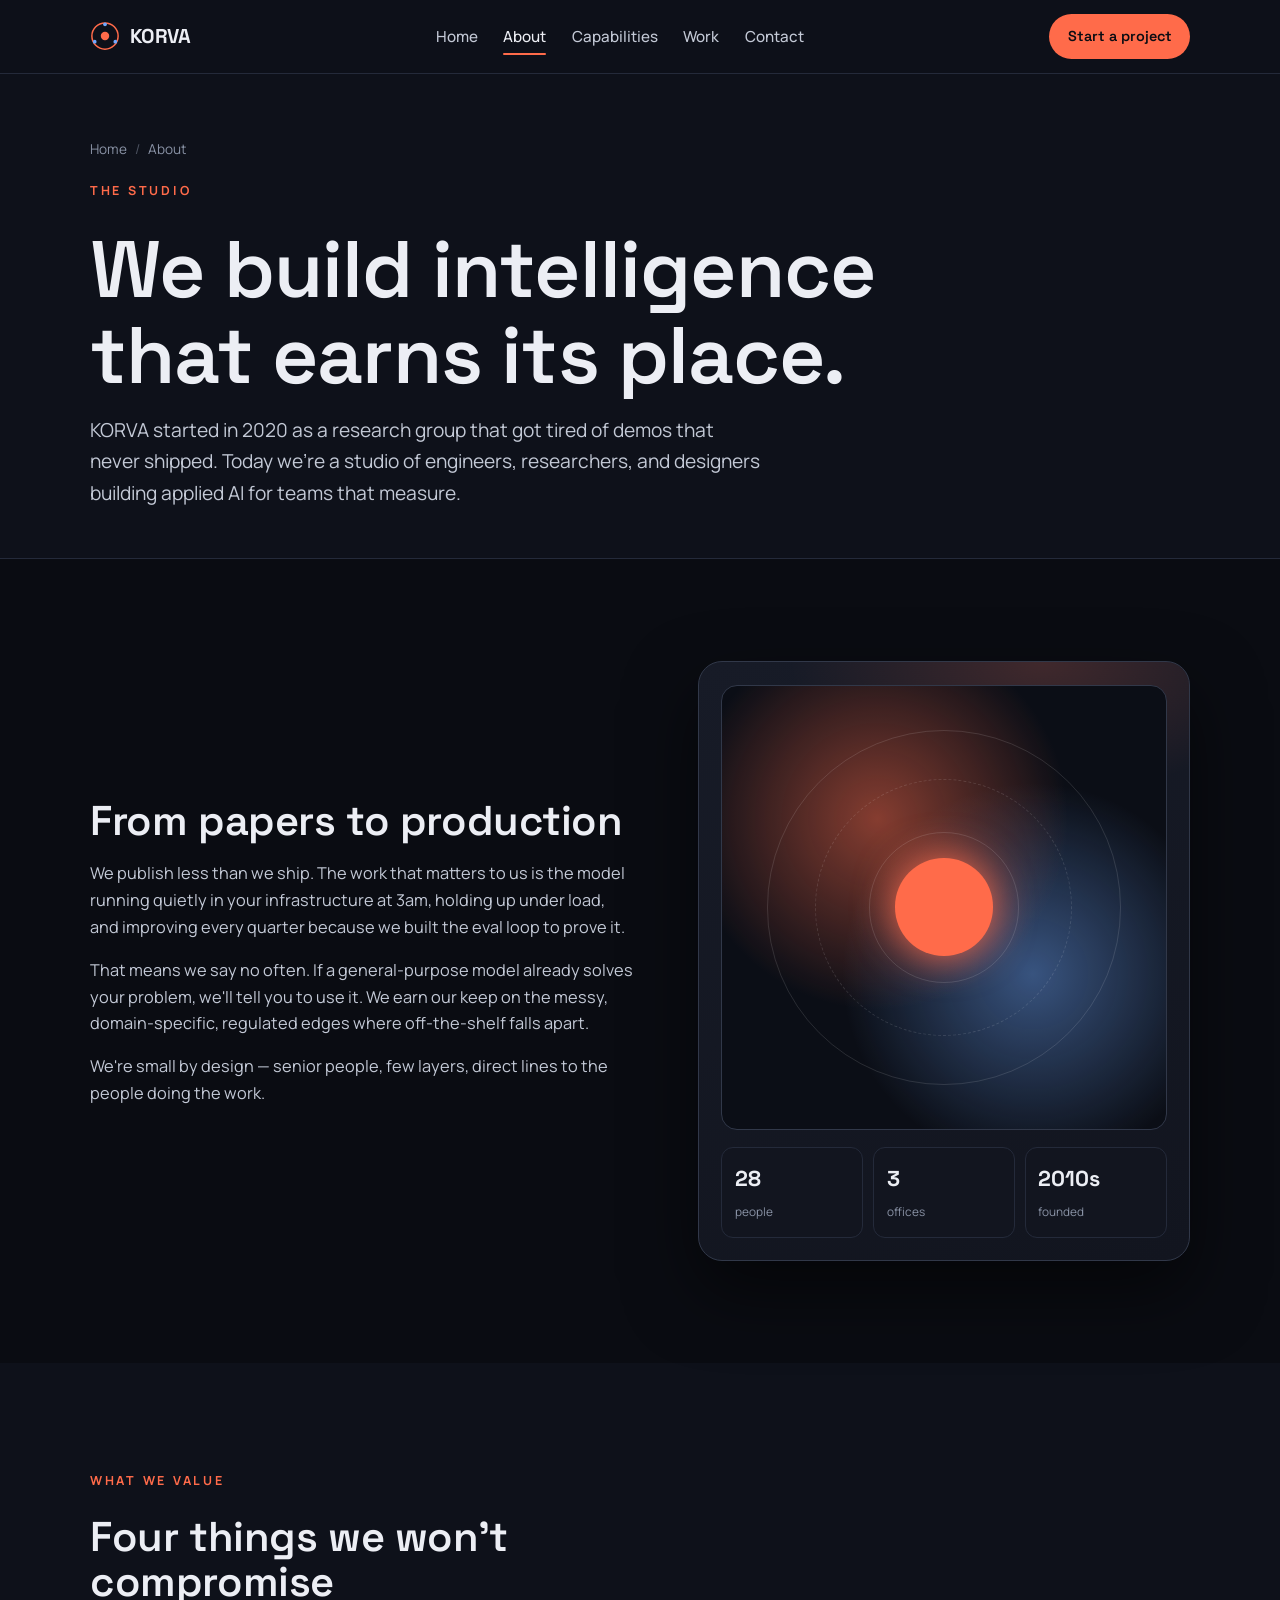
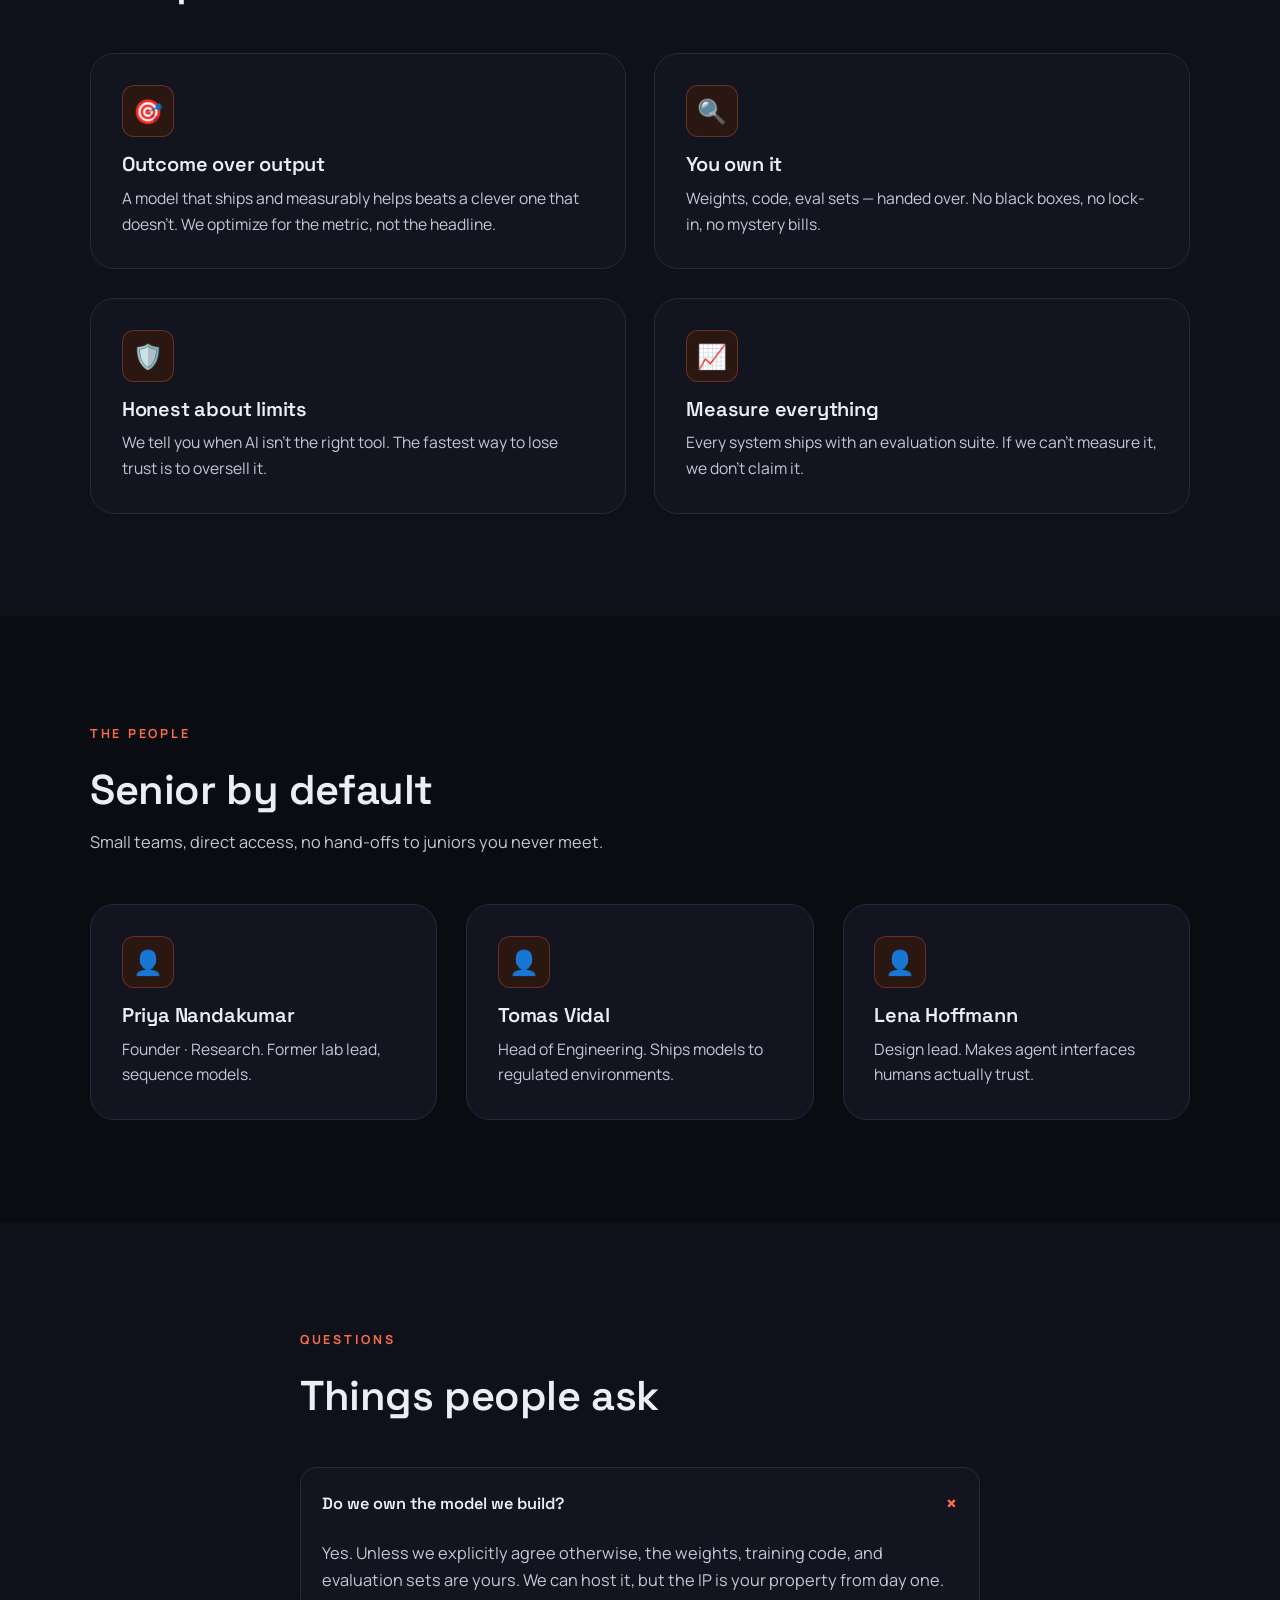
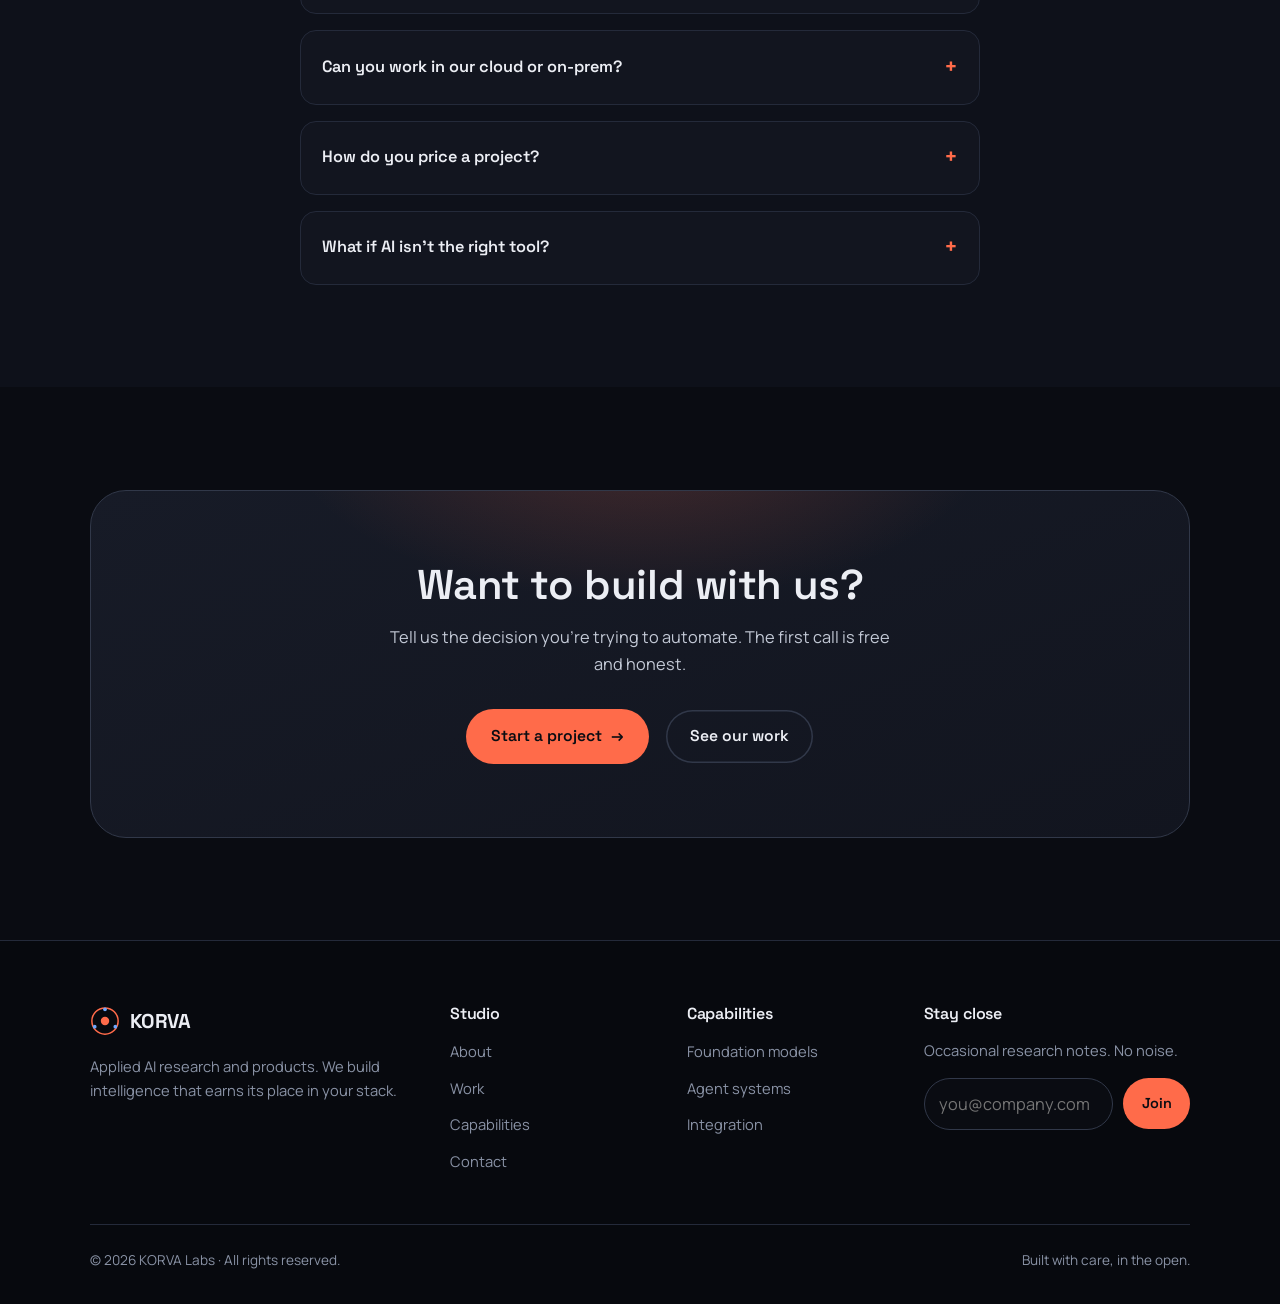
==== about.html @ 46dc5cfe "Initial redesign: Ai Studio Version: v1.0.0 Folder: ai-studio-html-template" ====
<!DOCTYPE html>
<html lang="en">
<head>
  <meta charset="UTF-8" />
  <meta name="viewport" content="width=device-width, initial-scale=1.0" />
  <title>About — KORVA</title>
  <meta name="description" content="KORVA is a research and product studio for applied AI. Six years, one principle: build intelligence that earns its place." />
  <link rel="preconnect" href="https://fonts.googleapis.com" />
  <link rel="preconnect" href="https://fonts.gstatic.com" crossorigin />
  <link href="https://fonts.googleapis.com/css2?family=Space+Grotesk:wght@400;500;600;700&family=Manrope:wght@400;500;600;700&display=swap" rel="stylesheet" />
  <link rel="stylesheet" href="assets/css/base.css" />
</head>
<body>
  <header class="nav">
    <div class="container inner">
      <a href="index.html" class="brand">
        <svg class="mark" viewBox="0 0 32 32" aria-hidden="true"><circle cx="16" cy="16" r="14" fill="none" stroke="#FF6B4A" stroke-width="1.6"/><circle cx="16" cy="16" r="4.5" fill="#FF6B4A"/><circle cx="16" cy="3.5" r="2" fill="#6FA8FF"/><circle cx="27" cy="22" r="2" fill="#6FA8FF"/><circle cx="5" cy="22" r="2" fill="#6FA8FF"/></svg>
        KORVA
      </a>
      <nav class="navlinks" id="menu">
        <a href="index.html" class="navlink">Home</a>
        <a href="about.html" class="navlink active">About</a>
        <a href="service.html" class="navlink">Capabilities</a>
        <a href="project.html" class="navlink">Work</a>
        <a href="contact.html" class="navlink">Contact</a>
      </nav>
      <div class="nav-cta">
        <a href="contact.html" class="btn sm">Start a project</a>
        <button class="burger" aria-label="Menu" aria-expanded="false"><span></span><span></span><span></span></button>
      </div>
    </div>
  </header>

  <section class="page-hero">
    <div class="container">
      <div class="breadcrumb"><a href="index.html">Home</a><span class="sep">/</span><span>About</span></div>
      <span class="kicker reveal">The studio</span>
      <h1 class="display reveal d1">We build intelligence that earns its place.</h1>
      <p class="lead reveal d2">KORVA started in 2020 as a research group that got tired of demos that never shipped. Today we're a studio of engineers, researchers, and designers building applied AI for teams that measure.</p>
    </div>
  </section>

  <section class="section">
    <div class="container split">
      <div class="prose reveal">
        <h2>From papers to production</h2>
        <p>We publish less than we ship. The work that matters to us is the model running quietly in your infrastructure at 3am, holding up under load, and improving every quarter because we built the eval loop to prove it.</p>
        <p>That means we say no often. If a general-purpose model already solves your problem, we'll tell you to use it. We earn our keep on the messy, domain-specific, regulated edges where off-the-shelf falls apart.</p>
        <p>We're small by design — senior people, few layers, direct lines to the people doing the work.</p>
      </div>
      <div class="reveal d1">
        <div class="hero-panel">
          <div class="scan"></div>
          <div class="orb"><div class="ring r1"></div><div class="ring r2"></div><div class="ring r3"></div><div class="core"></div></div>
          <div class="panel-row">
            <div class="stat"><b>28</b><span>people</span></div>
            <div class="stat"><b>3</b><span>offices</span></div>
            <div class="stat"><b>2010s</b><span>founded</span></div>
          </div>
        </div>
      </div>
    </div>
  </section>

  <section class="section alt">
    <div class="container">
      <div class="shead reveal"><span class="kicker">What we value</span><h2>Four things we won't compromise</h2></div>
      <div class="grid cols-2">
        <article class="card reveal"><div class="ic">🎯</div><h3>Outcome over output</h3><p>A model that ships and measurably helps beats a clever one that doesn't. We optimize for the metric, not the headline.</p></article>
        <article class="card reveal d1"><div class="ic">🔍</div><h3>You own it</h3><p>Weights, code, eval sets — handed over. No black boxes, no lock-in, no mystery bills.</p></article>
        <article class="card reveal d2"><div class="ic">🛡️</div><h3>Honest about limits</h3><p>We tell you when AI isn't the right tool. The fastest way to lose trust is to oversell it.</p></article>
        <article class="card reveal d3"><div class="ic">📈</div><h3>Measure everything</h3><p>Every system ships with an evaluation suite. If we can't measure it, we don't claim it.</p></article>
      </div>
    </div>
  </section>

  <section class="section">
    <div class="container">
      <div class="shead reveal"><span class="kicker">The people</span><h2>Senior by default</h2><p>Small teams, direct access, no hand-offs to juniors you never meet.</p></div>
      <div class="grid cols-3">
        <article class="card reveal"><div class="ic">👤</div><h3>Priya Nandakumar</h3><p class="muted">Founder · Research. Former lab lead, sequence models.</p></article>
        <article class="card reveal d1"><div class="ic">👤</div><h3>Tomas Vidal</h3><p class="muted">Head of Engineering. Ships models to regulated environments.</p></article>
        <article class="card reveal d2"><div class="ic">👤</div><h3>Lena Hoffmann</h3><p class="muted">Design lead. Makes agent interfaces humans actually trust.</p></article>
      </div>
    </div>
  </section>

  <section class="section alt">
    <div class="container" style="max-width:760px">
      <div class="shead reveal"><span class="kicker">Questions</span><h2>Things people ask</h2></div>
      <details class="faq reveal" open><summary>Do we own the model we build?</summary><div class="ans">Yes. Unless we explicitly agree otherwise, the weights, training code, and evaluation sets are yours. We can host it, but the IP is your property from day one.</div></details>
      <details class="faq reveal"><summary>Can you work in our cloud or on-prem?</summary><div class="ans">Most of our production work runs in the client's environment. We support AWS, GCP, Azure, and air-gapped on-prem deployments.</div></details>
      <details class="faq reveal"><summary>How do you price a project?</summary><div class="ans">Fixed-scope for well-defined builds, monthly retainer for ongoing research. We'll give you a straight estimate after a short scoping call.</div></details>
      <details class="faq reveal"><summary>What if AI isn't the right tool?</summary><div class="ans">We'll tell you. Roughly a third of inbound conversations end with us recommending a simpler, cheaper solution — and we're fine with that.</div></details>
    </div>
  </section>

  <section class="section">
    <div class="container"><div class="cta reveal">
      <h2>Want to build with us?</h2>
      <p>Tell us the decision you're trying to automate. The first call is free and honest.</p>
      <div class="actions"><a href="contact.html" class="btn">Start a project <span class="arrow">→</span></a><a href="project.html" class="btn ghost">See our work</a></div>
    </div></div>
  </section>

  <footer class="footer">
    <div class="container">
      <div class="top">
        <div><a href="index.html" class="brand"><svg class="mark" viewBox="0 0 32 32" aria-hidden="true"><circle cx="16" cy="16" r="14" fill="none" stroke="#FF6B4A" stroke-width="1.6"/><circle cx="16" cy="16" r="4.5" fill="#FF6B4A"/><circle cx="16" cy="3.5" r="2" fill="#6FA8FF"/><circle cx="27" cy="22" r="2" fill="#6FA8FF"/><circle cx="5" cy="22" r="2" fill="#6FA8FF"/></svg>KORVA</a><p>Applied AI research and products. We build intelligence that earns its place in your stack.</p></div>
        <div><h4>Studio</h4><ul><li><a href="about.html">About</a></li><li><a href="project.html">Work</a></li><li><a href="service.html">Capabilities</a></li><li><a href="contact.html">Contact</a></li></ul></div>
        <div><h4>Capabilities</h4><ul><li><a href="service.html">Foundation models</a></li><li><a href="service.html">Agent systems</a></li><li><a href="service.html">Integration</a></li></ul></div>
        <div><h4>Stay close</h4><p>Occasional research notes. No noise.</p><form class="news" onsubmit="return false"><input type="email" placeholder="you@company.com" aria-label="Email" required /><button class="btn sm" type="submit">Join</button></form></div>
      </div>
      <div class="bottom"><span>© <span data-year>2026</span> KORVA Labs · All rights reserved.</span><span>Built with care, in the open.</span></div>
    </div>
  </footer>
  <script src="assets/js/main.js"></script>
</body>
</html>
---- assets/css/base.css ----
/* =============================================================
   KORVA — Artificial Intelligence Studio
   Design System / Base Stylesheet
   Dark "research lab" aesthetic · coral signal accent
   Pure CSS · no frameworks · tokens drive everything
   ============================================================= */

/* ---------- Design Tokens ---------- */
:root {
  /* Brand palette — dark lab */
  --bg:           #0A0C12;   /* near-black, faint blue */
  --bg-alt:       #0E111A;   /* panel wash */
  --surface:      #12151F;   /* cards */
  --surface-2:    #171B27;   /* raised cards */
  --ink:          #ECEEF4;   /* near-white text */
  --ink-soft:     #C3C9D6;
  --muted:        #8A93A6;
  --line:         #242A3A;
  --line-strong:  #313849;

  --primary:      #FF6B4A;   /* coral signal */
  --primary-600:  #FF5331;
  --primary-700:  #E23E20;
  --primary-tint: #2A1711;   /* dark coral tint */
  --secondary:    #6FA8FF;   /* cool accent, used sparingly */

  /* Neutral ramp (cool slate) */
  --n-50:  #F4F6FA;
  --n-100: #E6EAF2;
  --n-200: #CFD6E4;
  --n-300: #A7B1C6;
  --n-400: #8A93A6;
  --n-500: #6B7589;
  --n-600: #525C70;
  --n-700: #3A4154;
  --n-800: #262C3C;
  --n-900: #161A26;

  /* Typography */
  --font-display: "Space Grotesk", "Segoe UI", system-ui, sans-serif;
  --font-body:    "Manrope", system-ui, -apple-system, sans-serif;

  /* Type scale */
  --fs-display: clamp(2.7rem, 6.4vw, 5rem);
  --fs-h1:      clamp(2.1rem, 4.6vw, 3.3rem);
  --fs-h2:      clamp(1.8rem, 3.3vw, 2.6rem);
  --fs-h3:      clamp(1.3rem, 2.2vw, 1.7rem);
  --fs-h4:      1.15rem;
  --fs-lead:    clamp(1.05rem, 1.5vw, 1.28rem);
  --fs-body:    1.02rem;
  --fs-small:   0.9rem;
  --fs-cap:     0.78rem;

  /* Radius */
  --r-xs: 8px;
  --r-sm: 12px;
  --r:    16px;
  --r-lg: 24px;
  --r-xl: 36px;
  --r-pill: 999px;

  /* Spacing */
  --sp-1: 0.5rem;
  --sp-2: 0.75rem;
  --sp-3: 1rem;
  --sp-4: 1.5rem;
  --sp-5: 2.5rem;
  --sp-6: 4rem;
  --sp-7: 6rem;

  /* Shadow */
  --shadow-sm: 0 2px 8px rgba(0,0,0,.35);
  --shadow:    0 14px 40px rgba(0,0,0,.45);
  --shadow-lg: 0 30px 70px rgba(0,0,0,.55);
  --glow:      0 0 0 1px rgba(255,107,74,.25), 0 18px 50px rgba(255,107,74,.18);

  /* Motion */
  --ease: cubic-bezier(.22,.61,.36,1);
  --ease-out: cubic-bezier(.16,1,.3,1);
  --dur: 0.6s;

  --container: 1180px;
  --nav-h: 74px;
}

/* ---------- Reset ---------- */
*, *::before, *::after { box-sizing: border-box; }
* { margin: 0; }
html { scroll-behavior: smooth; -webkit-text-size-adjust: 100%; }
body {
  font-family: var(--font-body);
  font-size: var(--fs-body);
  line-height: 1.65;
  color: var(--ink);
  background: var(--bg);
  -webkit-font-smoothing: antialiased;
  text-rendering: optimizeLegibility;
  overflow-x: hidden;
}
img, svg, video { display: block; max-width: 100%; }
a { color: inherit; text-decoration: none; }
button { font: inherit; cursor: pointer; }
ul { list-style: none; padding: 0; }
input, textarea, select { font: inherit; color: inherit; }
h1,h2,h3,h4 { font-family: var(--font-display); font-weight: 600; line-height: 1.08; letter-spacing: -0.01em; }
:focus-visible { outline: 2px solid var(--primary); outline-offset: 3px; border-radius: 4px; }

/* ---------- Layout ---------- */
.container { width: 100%; max-width: var(--container); margin-inline: auto; padding-inline: clamp(1.1rem, 4vw, 2.5rem); }
.section { padding-block: clamp(3.5rem, 8vw, 6.5rem); }
.section.alt { background: var(--bg-alt); }
.split { display: grid; grid-template-columns: 1.05fr .95fr; gap: clamp(2rem, 5vw, 4rem); align-items: center; }
.split.rev > :first-child { order: 2; }
.center { text-align: center; }
.grid { display: grid; gap: clamp(1.2rem, 2.6vw, 1.8rem); }
.cols-3 { grid-template-columns: repeat(3, 1fr); }
.cols-2 { grid-template-columns: repeat(2, 1fr); }

/* ---------- Typography helpers ---------- */
.display { font-size: var(--fs-display); }
h1 { font-size: var(--fs-h1); }
h2 { font-size: var(--fs-h2); }
h3 { font-size: var(--fs-h3); }
.lead { font-size: var(--fs-lead); color: var(--ink-soft); }
.muted { color: var(--muted); }
.kicker {
  display: inline-block; font-family: var(--font-body);
  font-size: var(--fs-cap); font-weight: 700; letter-spacing: .22em;
  text-transform: uppercase; color: var(--primary);
  margin-bottom: .9rem;
}
.kicker.muted { color: var(--muted); }
.prose p { color: var(--ink-soft); margin-block: 1rem; }
.eyebrow {
  font-size: var(--fs-cap); letter-spacing: .2em; text-transform: uppercase;
  color: var(--muted); font-weight: 700;
}

/* ---------- Buttons ---------- */
.btn {
  --fg-btn: #0A0C12;
  display: inline-flex; align-items: center; gap: .55rem;
  font-family: var(--font-display); font-weight: 600; font-size: .98rem;
  padding: .85rem 1.5rem; border-radius: var(--r-pill);
  border: 1px solid transparent; background: var(--primary); color: #0A0C12;
  transition: transform .25s var(--ease), box-shadow .25s var(--ease), background .25s;
  will-change: transform;
}
.btn:hover { transform: translateY(-2px); box-shadow: var(--glow); background: var(--primary-600); }
.btn.ghost {
  background: transparent; color: var(--ink);
  box-shadow: inset 0 0 0 1.5px var(--line-strong);
}
.btn.ghost:hover { background: var(--surface-2); box-shadow: inset 0 0 0 1.5px var(--primary); }
.btn.light { background: var(--ink); color: #0A0C12; }
.btn.light:hover { background: #fff; }
.btn.sm { padding: .6rem 1.1rem; font-size: .9rem; }
.btn.block { width: 100%; justify-content: center; }
.btn .arrow { transition: transform .25s var(--ease); }
.btn:hover .arrow { transform: translateX(4px); }

/* ---------- Nav ---------- */
.nav {
  position: fixed; inset: 0 0 auto 0; z-index: 50; height: var(--nav-h);
  display: flex; align-items: center;
  background: rgba(14,17,26,.72); backdrop-filter: blur(14px);
  border-bottom: 1px solid var(--line);
  transition: background .3s var(--ease), border-color .3s, box-shadow .3s;
}
.nav.light {
  background: transparent; border-color: transparent; backdrop-filter: none;
}
.nav.scrolled {
  background: rgba(10,12,18,.92); border-bottom-color: var(--line);
  box-shadow: var(--shadow-sm);
}
.nav .inner { display: flex; align-items: center; justify-content: space-between; gap: 1rem; width: 100%; }
.brand {
  display: inline-flex; align-items: center; gap: .6rem;
  font-family: var(--font-display); font-weight: 700; font-size: 1.25rem;
  letter-spacing: -.02em; color: var(--ink);
}
.brand .mark { width: 30px; height: 30px; }
.navlinks { display: flex; gap: clamp(1rem, 2vw, 1.9rem); align-items: center; }
.navlink {
  font-size: .95rem; font-weight: 500; color: var(--ink-soft);
  position: relative; padding-block: .4rem; transition: color .2s;
}
.navlink:hover { color: var(--ink); }
.navlink.active { color: var(--ink); }
.navlink.active::after {
  content: ""; position: absolute; left: 0; right: 0; bottom: 0;
  height: 2px; background: var(--primary); border-radius: 2px;
}
.nav-cta { display: flex; align-items: center; gap: 1rem; }
.burger {
  display: none; flex-direction: column; gap: 5px; width: 42px; height: 42px;
  align-items: center; justify-content: center; border-radius: 10px;
  background: var(--surface-2); border: 1px solid var(--line);
}
.burger span { width: 20px; height: 2px; background: var(--ink); border-radius: 2px; transition: .3s var(--ease); }
.burger[aria-expanded="true"] span:nth-child(1) { transform: translateY(7px) rotate(45deg); }
.burger[aria-expanded="true"] span:nth-child(2) { opacity: 0; }
.burger[aria-expanded="true"] span:nth-child(3) { transform: translateY(-7px) rotate(-45deg); }

/* ---------- Hero ---------- */
.hero {
  position: relative; padding-top: calc(var(--nav-h) + clamp(3rem, 7vw, 6rem));
  padding-bottom: clamp(3rem, 7vw, 6rem); overflow: hidden;
  background:
    radial-gradient(900px 500px at 78% -8%, rgba(255,107,74,.16), transparent 60%),
    radial-gradient(700px 480px at 8% 10%, rgba(111,168,255,.12), transparent 55%),
    var(--bg);
}
.hero::before {
  content: ""; position: absolute; inset: 0;
  background-image:
    linear-gradient(var(--line) 1px, transparent 1px),
    linear-gradient(90deg, var(--line) 1px, transparent 1px);
  background-size: 56px 56px;
  -webkit-mask-image: radial-gradient(circle at 60% 30%, #000, transparent 75%);
          mask-image: radial-gradient(circle at 60% 30%, #000, transparent 75%);
  opacity: .5; pointer-events: none;
}
.hero .container { position: relative; z-index: 1; }
.hero h1 { margin-top: 1rem; max-width: 16ch; }
.hero .lead { margin-top: 1.4rem; max-width: 52ch; }
.hero .actions { display: flex; flex-wrap: wrap; gap: 1rem; margin-top: 2rem; }
.hero .badges { margin-top: clamp(2rem, 4vw, 3rem); display: flex; flex-wrap: wrap; gap: .6rem; }
.chip {
  display: inline-flex; align-items: center; gap: .5rem;
  font-size: .82rem; font-weight: 600; color: var(--ink-soft);
  padding: .45rem .85rem; border-radius: var(--r-pill);
  background: var(--surface); border: 1px solid var(--line);
}
.chip.dot::before { content: ""; width: 7px; height: 7px; border-radius: 50%; background: var(--primary); box-shadow: 0 0 10px var(--primary); }

/* hero visual panel */
.hero-panel {
  position: relative; border-radius: var(--r-lg); padding: 1.4rem;
  background: linear-gradient(160deg, var(--surface-2), var(--surface));
  border: 1px solid var(--line-strong); box-shadow: var(--shadow-lg);
  overflow: hidden;
}
.hero-panel .scan {
  position: absolute; inset: 0;
  background: radial-gradient(420px 220px at 70% 0%, rgba(255,107,74,.18), transparent 60%);
}
.orb {
  position: relative; width: 100%; aspect-ratio: 1/1; border-radius: var(--r);
  background:
    radial-gradient(circle at 35% 30%, rgba(255,107,74,.5), transparent 45%),
    radial-gradient(circle at 70% 65%, rgba(111,168,255,.45), transparent 45%),
    #0B0E16;
  border: 1px solid var(--line-strong);
  display: grid; place-items: center; overflow: hidden;
}
.orb .ring {
  position: absolute; border-radius: 50%; border: 1px solid rgba(255,255,255,.12);
}
.orb .ring.r1 { width: 80%; height: 80%; animation: spin 18s linear infinite; }
.orb .ring.r2 { width: 58%; height: 58%; border-style: dashed; animation: spin 12s linear infinite reverse; }
.orb .ring.r3 { width: 34%; height: 34%; }
.orb .core { width: 22%; height: 22%; border-radius: 50%; background: var(--primary); box-shadow: 0 0 40px var(--primary); animation: pulse 3.2s var(--ease) infinite; }
@keyframes spin { to { transform: rotate(360deg); } }
@keyframes pulse { 50% { transform: scale(1.12); opacity: .85; } }
.panel-row {
  position: relative; margin-top: 1.1rem; display: flex; gap: .6rem; flex-wrap: wrap;
}
.panel-row .stat {
  flex: 1; min-width: 90px; padding: .8rem; border-radius: var(--r-sm);
  background: var(--surface); border: 1px solid var(--line);
}
.panel-row .stat b { font-family: var(--font-display); font-size: 1.35rem; color: var(--ink); display: block; }
.panel-row .stat span { font-size: .74rem; color: var(--muted); }

/* ---------- Marquee ---------- */
.marquee { border-block: 1px solid var(--line); background: var(--bg-alt); overflow: hidden; padding-block: 1.2rem; }
.marquee .track { display: flex; gap: 3.5rem; width: max-content; animation: slide 32s linear infinite; }
.marquee .item { font-family: var(--font-display); font-weight: 600; font-size: 1.05rem; color: var(--muted); letter-spacing: .04em; white-space: nowrap; }
@keyframes slide { to { transform: translateX(-50%); } }

/* ---------- Cards ---------- */
.card {
  background: var(--surface); border: 1px solid var(--line);
  border-radius: var(--r-lg); padding: clamp(1.5rem, 2.4vw, 2rem);
  transition: transform .35s var(--ease), border-color .35s, box-shadow .35s;
}
.card:hover { transform: translateY(-4px); border-color: var(--line-strong); box-shadow: var(--shadow); }
.card .ic {
  width: 52px; height: 52px; border-radius: var(--r-sm);
  display: grid; place-items: center; font-size: 1.5rem;
  background: var(--primary-tint); border: 1px solid rgba(255,107,74,.3); margin-bottom: 1.1rem;
}
.card h3 { margin-bottom: .6rem; font-size: var(--fs-h4) ; font-size: 1.25rem; }
.card p { color: var(--ink-soft); font-size: .98rem; }
.card .more { margin-top: 1.1rem; display: inline-flex; align-items: center; gap: .4rem; color: var(--primary); font-weight: 600; font-size: .92rem; }
.card .more .arrow { transition: transform .25s var(--ease); }
.card:hover .more .arrow { transform: translateX(4px); }

/* ---------- Section header ---------- */
.shead { max-width: 60ch; margin-bottom: clamp(2rem, 4vw, 3rem); }
.shead.center { margin-inline: auto; }
.shead h2 { margin-top: .6rem; }
.shead p { margin-top: 1rem; color: var(--ink-soft); }

/* ---------- Feature (zig-zag) ---------- */
.feature { display: grid; grid-template-columns: 1fr 1fr; gap: clamp(2rem, 5vw, 4rem); align-items: center; }
.feature + .feature { margin-top: clamp(3rem, 6vw, 5rem); }
.feature .visual {
  border-radius: var(--r-lg); aspect-ratio: 4/3.4; position: relative; overflow: hidden;
  background:
    radial-gradient(420px 300px at 30% 20%, rgba(111,168,255,.18), transparent 60%),
    linear-gradient(160deg, var(--surface-2), var(--surface));
  border: 1px solid var(--line-strong);
}
.feature .visual .grid-fill {
  position: absolute; inset: 0;
  background-image:
    linear-gradient(var(--line) 1px, transparent 1px),
    linear-gradient(90deg, var(--line) 1px, transparent 1px);
  background-size: 40px 40px; opacity: .6;
}
.flist { margin-top: 1.4rem; display: grid; gap: .9rem; }
.flist li { display: flex; gap: .8rem; align-items: flex-start; color: var(--ink-soft); }
.flist .tick {
  flex: none; width: 24px; height: 24px; border-radius: 50%; display: grid; place-items: center;
  background: var(--primary-tint); color: var(--primary); font-size: .8rem; font-weight: 700; margin-top: .15rem;
}
.flabel { font-family: var(--font-display); color: var(--ink); font-weight: 600; }

/* ---------- Steps ---------- */
.steps { counter-reset: step; display: grid; gap: 1.2rem; }
.step { position: relative; padding: 1.6rem 1.6rem 1.6rem 4.6rem; border-radius: var(--r); background: var(--surface); border: 1px solid var(--line); }
.step::before {
  counter-increment: step; content: "0" counter(step);
  position: absolute; left: 1.3rem; top: 1.4rem; font-family: var(--font-display);
  font-weight: 700; font-size: 1.3rem; color: var(--primary);
}
.step h3 { font-size: 1.15rem; margin-bottom: .4rem; }
.step p { color: var(--ink-soft); font-size: .95rem; }

/* ---------- Stats band ---------- */
.stats { display: grid; grid-template-columns: repeat(4, 1fr); gap: 1.5rem; }
.stat-big { text-align: center; padding: 1.5rem; border-radius: var(--r); background: var(--surface); border: 1px solid var(--line); }
.stat-big b { font-family: var(--font-display); font-size: clamp(2rem, 4vw, 3rem); color: var(--ink); display: block; line-height: 1; }
.stat-big span { color: var(--muted); font-size: .9rem; }

/* ---------- Projects ---------- */
.project-card {
  border-radius: var(--r-lg); overflow: hidden; background: var(--surface);
  border: 1px solid var(--line); transition: transform .35s var(--ease), border-color .35s, box-shadow .35s;
}
.project-card:hover { transform: translateY(-4px); border-color: var(--line-strong); box-shadow: var(--shadow); }
.project-card .thumb { aspect-ratio: 16/10; position: relative; overflow: hidden; background: linear-gradient(150deg, var(--surface-2), var(--bg-alt)); }
.project-card .thumb img { width: 100%; height: 100%; object-fit: cover; }
.project-card .thumb .tag { position: absolute; top: 1rem; left: 1rem; font-size: .72rem; font-weight: 700; letter-spacing: .08em; text-transform: uppercase; color: var(--ink); background: rgba(10,12,18,.7); padding: .35rem .7rem; border-radius: var(--r-pill); border: 1px solid var(--line); }
.project-card .body { padding: 1.4rem 1.5rem 1.7rem; }
.project-card h3 { font-size: 1.3rem; margin-bottom: .5rem; }
.project-card p { color: var(--ink-soft); font-size: .95rem; }
.project-card .meta { margin-top: 1.1rem; display: flex; gap: .5rem; flex-wrap: wrap; }
.project-card .meta span { font-size: .75rem; color: var(--muted); padding: .25rem .6rem; border-radius: var(--r-pill); background: var(--surface-2); border: 1px solid var(--line); }

/* ---------- Quote / testimonial ---------- */
.quote { max-width: 70ch; margin-inline: auto; text-align: center; }
.quote blockquote { font-family: var(--font-display); font-weight: 500; font-size: clamp(1.4rem, 3vw, 2.1rem); line-height: 1.3; letter-spacing: -.01em; }
.quote .by { margin-top: 1.5rem; display: inline-flex; align-items: center; gap: .8rem; color: var(--ink-soft); }
.quote .by .av { width: 44px; height: 44px; border-radius: 50%; background: var(--surface-2); border: 1px solid var(--line-strong); display: grid; place-items: center; font-family: var(--font-display); font-weight: 700; color: var(--primary); }
.quote .by b { color: var(--ink); display: block; font-family: var(--font-body); }

/* ---------- CTA ---------- */
.cta {
  border-radius: var(--r-xl); padding: clamp(2.5rem, 6vw, 4.5rem); text-align: center;
  background:
    radial-gradient(600px 300px at 50% -20%, rgba(255,107,74,.22), transparent 60%),
    linear-gradient(160deg, var(--surface-2), var(--surface));
  border: 1px solid var(--line-strong); position: relative; overflow: hidden;
}
.cta h2 { max-width: 18ch; margin-inline: auto; }
.cta p { color: var(--ink-soft); margin-top: 1rem; max-width: 50ch; margin-inline: auto; }
.cta .actions { display: flex; gap: 1rem; justify-content: center; flex-wrap: wrap; margin-top: 2rem; }

/* ---------- Page hero (inner) ---------- */
.page-hero { padding-top: calc(var(--nav-h) + clamp(2.5rem, 5vw, 4rem)); padding-bottom: clamp(2rem, 4vw, 3rem); background: var(--bg-alt); border-bottom: 1px solid var(--line); }
.breadcrumb { font-size: .85rem; color: var(--muted); display: flex; gap: .5rem; align-items: center; margin-bottom: 1rem; }
.breadcrumb a:hover { color: var(--primary); }
.breadcrumb .sep { opacity: .5; }
.page-hero h1 { max-width: 18ch; margin-top: .6rem; }
.page-hero .lead { margin-top: 1rem; max-width: 56ch; }

/* ---------- Forms ---------- */
.contact-card { background: var(--surface); border: 1px solid var(--line); border-radius: var(--r-lg); padding: clamp(1.6rem, 3vw, 2.4rem); }
form .field { display: flex; flex-direction: column; gap: .4rem; }
form label { font-size: .85rem; font-weight: 600; color: var(--ink-soft); }
form input, form textarea, form select {
  width: 100%; padding: .85rem 1rem; border-radius: var(--r-sm);
  background: var(--bg); border: 1px solid var(--line-strong); color: var(--ink);
  transition: border-color .2s, box-shadow .2s;
}
form input:focus, form textarea:focus, form select:focus { outline: none; border-color: var(--primary); box-shadow: 0 0 0 3px rgba(255,107,74,.15); }
form textarea { resize: vertical; min-height: 120px; }
.form-row { display: grid; grid-template-columns: 1fr 1fr; gap: 1rem; }
.note { font-size: .9rem; }
.note.ok { color: #6FE0A8; }
.note.err { color: #FF8E7A; }
.info-item { display: flex; gap: 1rem; align-items: flex-start; padding: 1rem 0; border-bottom: 1px solid var(--line); }
.info-item:last-child { border-bottom: 0; }
.info-item .ic { font-size: 1.4rem; }
.info-item b { display: block; font-family: var(--font-display); }
.tlink { color: var(--primary); }
.news { display: flex; gap: .6rem; margin-top: 1rem; }
.news input { flex: 1; padding: .7rem .9rem; border-radius: var(--r-pill); background: var(--bg); border: 1px solid var(--line-strong); }
.news button { flex: none; }

/* ---------- FAQ ---------- */
details.faq { background: var(--surface); border: 1px solid var(--line); border-radius: var(--r); padding: 0 1.3rem; }
details.faq + details.faq { margin-top: 1rem; }
details.faq summary { cursor: pointer; padding: 1.1rem 0; font-family: var(--font-display); font-weight: 600; display: flex; justify-content: space-between; align-items: center; gap: 1rem; list-style: none; }
details.faq summary::-webkit-details-marker { display: none; }
details.faq summary::after { content: "+"; color: var(--primary); font-size: 1.4rem; transition: transform .25s; }
details.faq[open] summary::after { transform: rotate(45deg); }
details.faq .ans { padding-bottom: 1.2rem; color: var(--ink-soft); }

/* ---------- Footer ---------- */
.footer { background: #07090E; border-top: 1px solid var(--line); padding-block: clamp(3rem, 5vw, 4.5rem) 2rem; }
.footer .top { display: grid; grid-template-columns: 1.6fr 1fr 1fr 1.3fr; gap: 2rem; }
.footer h4 { font-size: 1rem; margin-bottom: 1rem; color: var(--ink); }
.footer ul li { margin-bottom: .6rem; }
.footer ul a { color: var(--muted); font-size: .92rem; transition: color .2s; }
.footer ul a:hover { color: var(--primary); }
.footer .brand { margin-bottom: 1rem; }
.footer p { color: var(--muted); font-size: .92rem; }
.footer .bottom { margin-top: 2.5rem; padding-top: 1.5rem; border-top: 1px solid var(--line); display: flex; justify-content: space-between; flex-wrap: wrap; gap: 1rem; color: var(--muted); font-size: .85rem; }

/* ---------- Reveal ---------- */
.reveal { opacity: 0; transform: translateY(22px); transition: opacity .7s var(--ease-out), transform .7s var(--ease-out); }
.reveal.in { opacity: 1; transform: none; }
.d1 { transition-delay: .08s; } .d2 { transition-delay: .16s; } .d3 { transition-delay: .24s; }
.d4 { transition-delay: .32s; } .d5 { transition-delay: .4s; } .d6 { transition-delay: .48s; }

/* ---------- Responsive ---------- */
@media (max-width: 1024px) {
  .split, .feature { grid-template-columns: 1fr; }
  .split.rev > :first-child { order: 0; }
  .feature .visual { order: -1; }
  .stats { grid-template-columns: repeat(2, 1fr); }
  .footer .top { grid-template-columns: 1fr 1fr; }
}
@media (max-width: 860px) {
  .navlinks {
    position: fixed; inset: var(--nav-h) 0 auto 0; flex-direction: column; gap: 0;
    background: rgba(10,12,18,.97); padding: 1rem 1.5rem 1.5rem; border-bottom: 1px solid var(--line);
    transform: translateY(-120%); transition: transform .35s var(--ease); box-shadow: var(--shadow);
  }
  .navlinks.open { transform: none; }
  .navlink { width: 100%; padding-block: .9rem; border-bottom: 1px solid var(--line); }
  .navlink.active::after { display: none; }
  .burger { display: flex; }
  .nav-cta .btn { display: none; }
}
@media (max-width: 560px) {
  .cols-3, .cols-2 { grid-template-columns: 1fr; }
  .stats { grid-template-columns: 1fr 1fr; }
  .form-row { grid-template-columns: 1fr; }
  .footer .top { grid-template-columns: 1fr; }
  .hero .actions .btn { width: 100%; justify-content: center; }
}

/* ---------- Reduced motion ---------- */
@media (prefers-reduced-motion: reduce) {
  *, *::before, *::after { animation: none !important; transition: none !important; scroll-behavior: auto !important; }
  .reveal { opacity: 1; transform: none; }
}
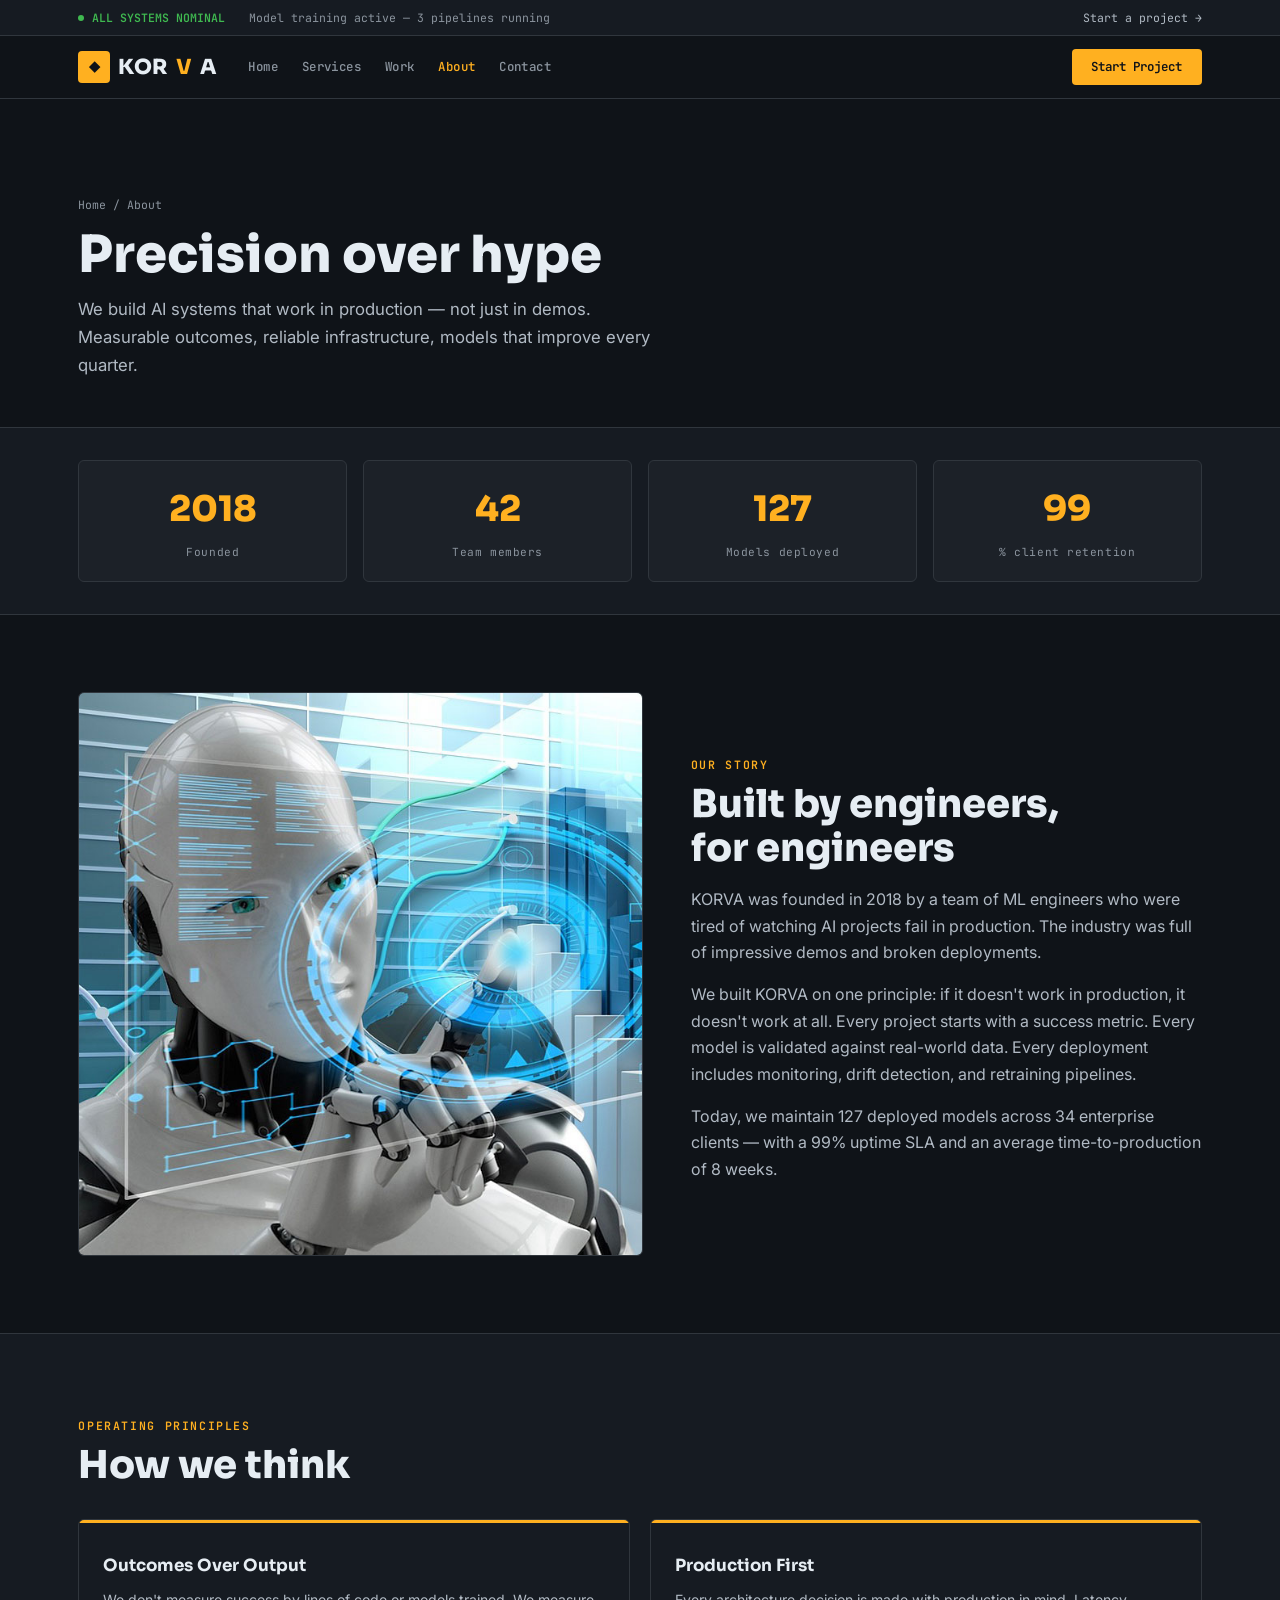
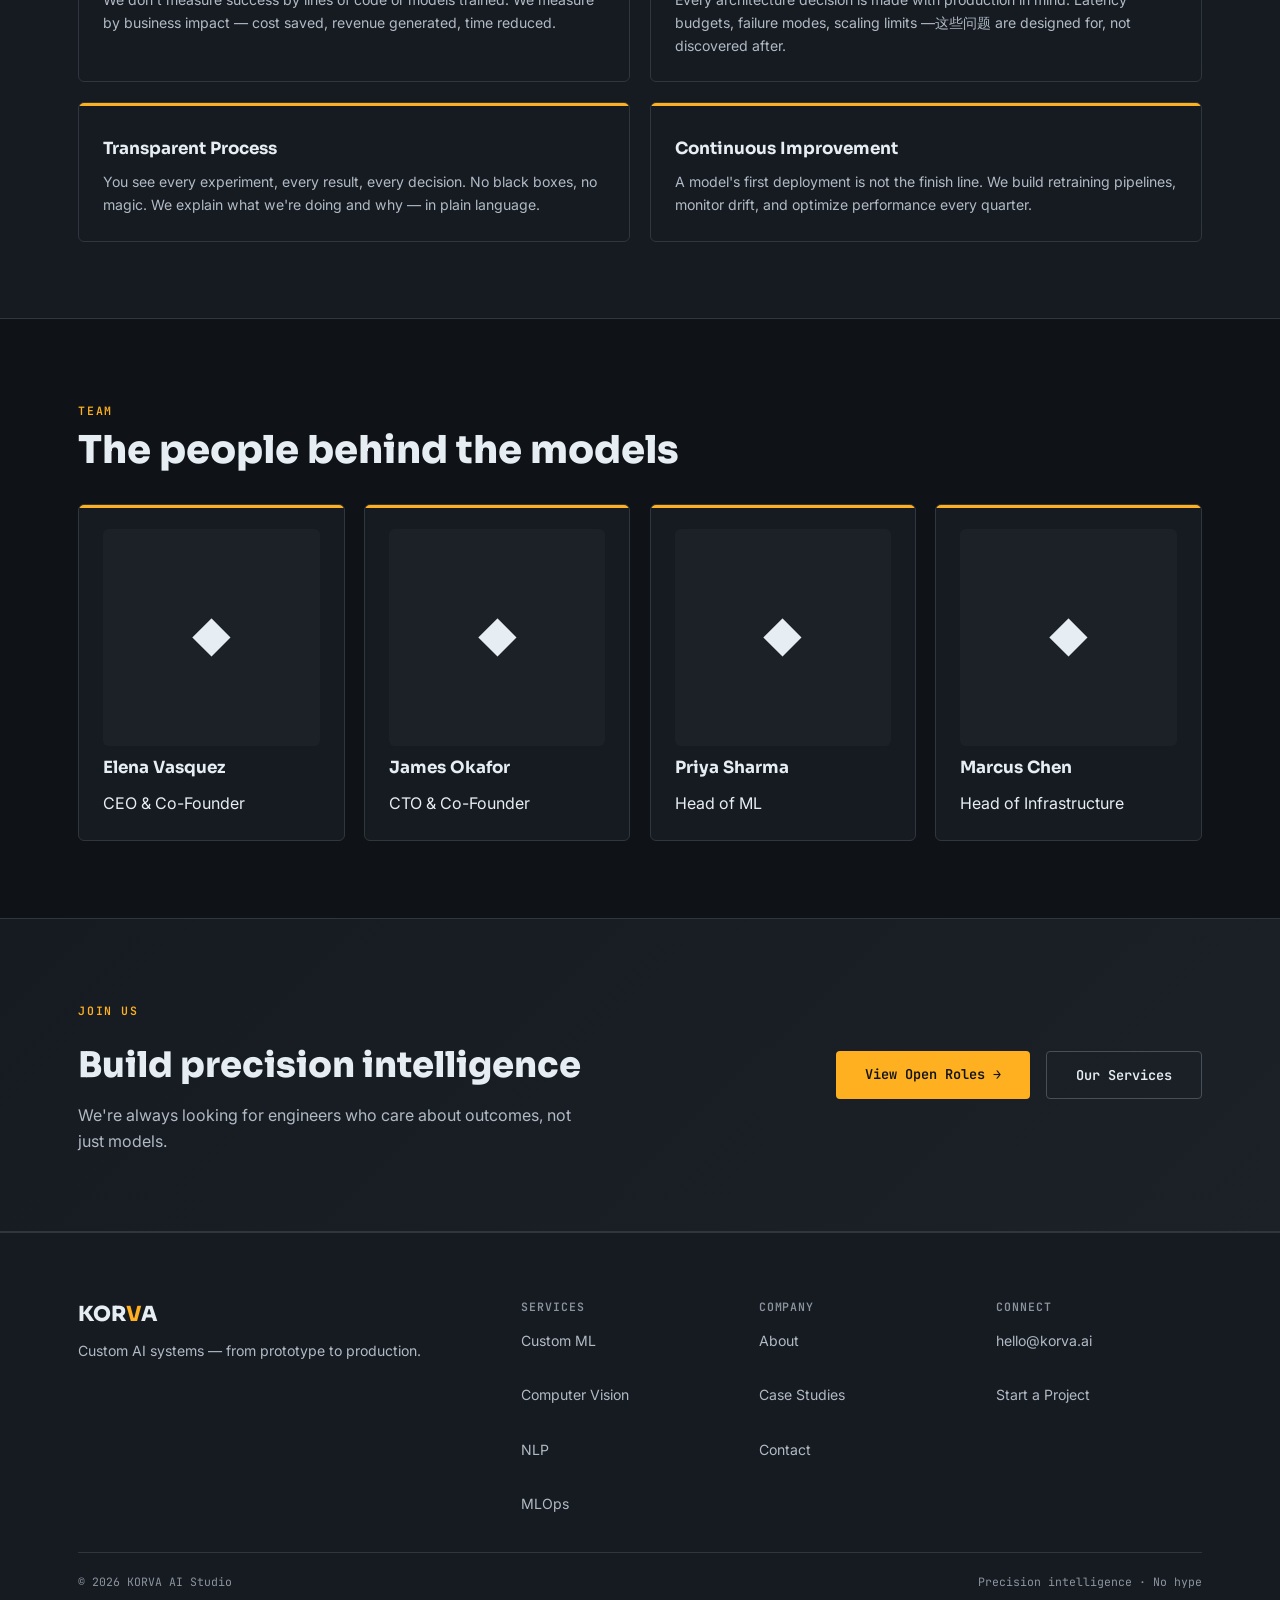
==== commit adbfe648: "Redesign update — v1.0.4 Version: v1.0.4 Folder: ai-studio-html-template" ====
--- a/about.html
+++ b/about.html
@@ -3,115 +3,156 @@
 <head>
   <meta charset="UTF-8" />
   <meta name="viewport" content="width=device-width, initial-scale=1.0" />
-  <title>About — KORVA</title>
-  <meta name="description" content="KORVA is a research and product studio for applied AI. Six years, one principle: build intelligence that earns its place." />
+  <title>About — KORVA AI Studio</title>
+  <meta name="description" content="KORVA builds precision AI systems. Learn about our approach, our team, and why we focus on outcomes over hype." />
   <link rel="preconnect" href="https://fonts.googleapis.com" />
   <link rel="preconnect" href="https://fonts.gstatic.com" crossorigin />
-  <link href="https://fonts.googleapis.com/css2?family=Space+Grotesk:wght@400;500;600;700&family=Manrope:wght@400;500;600;700&display=swap" rel="stylesheet" />
+  <link href="https://fonts.googleapis.com/css2?family=Sora:wght@400;500;600;700;800&family=Inter:wght@400;500;600;700&family=JetBrains+Mono:wght@400;500;600;700&display=swap" rel="stylesheet" />
   <link rel="stylesheet" href="assets/css/base.css" />
 </head>
 <body>
-  <header class="nav">
-    <div class="container inner">
-      <a href="index.html" class="brand">
-        <svg class="mark" viewBox="0 0 32 32" aria-hidden="true"><circle cx="16" cy="16" r="14" fill="none" stroke="#FF6B4A" stroke-width="1.6"/><circle cx="16" cy="16" r="4.5" fill="#FF6B4A"/><circle cx="16" cy="3.5" r="2" fill="#6FA8FF"/><circle cx="27" cy="22" r="2" fill="#6FA8FF"/><circle cx="5" cy="22" r="2" fill="#6FA8FF"/></svg>
-        KORVA
-      </a>
-      <nav class="navlinks" id="menu">
-        <a href="index.html" class="navlink">Home</a>
-        <a href="about.html" class="navlink active">About</a>
-        <a href="service.html" class="navlink">Capabilities</a>
-        <a href="project.html" class="navlink">Work</a>
-        <a href="contact.html" class="navlink">Contact</a>
+
+  <div class="statusbar">
+    <div class="container">
+      <span class="live"><span class="dot"></span>ALL SYSTEMS NOMINAL</span>
+      <span>Model training active — 3 pipelines running</span>
+      <span class="spacer"></span>
+      <a href="contact.html">Start a project →</a>
+    </div>
+  </div>
+
+  <header class="sitehead">
+    <div class="container">
+      <a href="index.html" class="mark"><span class="glyph">◆</span>KOR<span>V</span>A</a>
+      <nav id="mainnav">
+        <a href="index.html">Home</a>
+        <a href="service.html">Services</a>
+        <a href="project.html">Work</a>
+        <a href="about.html" class="active">About</a>
+        <a href="contact.html">Contact</a>
       </nav>
-      <div class="nav-cta">
-        <a href="contact.html" class="btn sm">Start a project</a>
-        <button class="burger" aria-label="Menu" aria-expanded="false"><span></span><span></span><span></span></button>
-      </div>
+      <a href="contact.html" class="cta">Start Project</a>
+      <button class="burger" id="burger" aria-label="Menu">☰</button>
     </div>
   </header>
 
-  <section class="page-hero">
+  <section class="page-head">
     <div class="container">
-      <div class="breadcrumb"><a href="index.html">Home</a><span class="sep">/</span><span>About</span></div>
-      <span class="kicker reveal">The studio</span>
-      <h1 class="display reveal d1">We build intelligence that earns its place.</h1>
-      <p class="lead reveal d2">KORVA started in 2020 as a research group that got tired of demos that never shipped. Today we're a studio of engineers, researchers, and designers building applied AI for teams that measure.</p>
+      <span class="crumb"><a href="index.html">Home</a> / About</span>
+      <h1>Precision over&nbsp;hype</h1>
+      <p>We build AI systems that work in production — not just in demos. Measurable outcomes, reliable infrastructure, models that improve every quarter.</p>
     </div>
   </section>
 
+  <!-- READOUTS -->
+  <section class="readouts">
+    <div class="container">
+      <div class="cell reveal"><span class="per" data-count="2018">0</span><span class="label">Founded</span></div>
+      <div class="cell reveal d1"><span class="per" data-count="42">0</span><span class="label">Team members</span></div>
+      <div class="cell reveal d2"><span class="per" data-count="127">0</span><span class="label">Models deployed</span></div>
+      <div class="cell reveal d3"><span class="per" data-count="99">0</span><span class="label">% client retention</span></div>
+    </div>
+  </section>
+
+  <!-- STORY -->
   <section class="section">
-    <div class="container split">
-      <div class="prose reveal">
-        <h2>From papers to production</h2>
-        <p>We publish less than we ship. The work that matters to us is the model running quietly in your infrastructure at 3am, holding up under load, and improving every quarter because we built the eval loop to prove it.</p>
-        <p>That means we say no often. If a general-purpose model already solves your problem, we'll tell you to use it. We earn our keep on the messy, domain-specific, regulated edges where off-the-shelf falls apart.</p>
-        <p>We're small by design — senior people, few layers, direct lines to the people doing the work.</p>
-      </div>
-      <div class="reveal d1">
-        <div class="hero-panel">
-          <div class="scan"></div>
-          <div class="orb"><div class="ring r1"></div><div class="ring r2"></div><div class="ring r3"></div><div class="core"></div></div>
-          <div class="panel-row">
-            <div class="stat"><b>28</b><span>people</span></div>
-            <div class="stat"><b>3</b><span>offices</span></div>
-            <div class="stat"><b>2010s</b><span>founded</span></div>
-          </div>
+    <div class="container">
+      <div class="feature">
+        <div class="frame reveal"><img src="assets/img/about-img.jpg" alt="KORVA team" /></div>
+        <div>
+          <span class="kicker">Our Story</span>
+          <h2>Built by engineers, for&nbsp;engineers</h2>
+          <p>KORVA was founded in 2018 by a team of ML engineers who were tired of watching AI projects fail in production. The industry was full of impressive demos and broken deployments.</p>
+          <p>We built KORVA on one principle: if it doesn't work in production, it doesn't work at all. Every project starts with a success metric. Every model is validated against real-world data. Every deployment includes monitoring, drift detection, and retraining pipelines.</p>
+          <p>Today, we maintain 127 deployed models across 34 enterprise clients — with a 99% uptime SLA and an average time-to-production of 8 weeks.</p>
         </div>
       </div>
     </div>
   </section>
 
-  <section class="section alt">
+  <!-- PRINCIPLES -->
+  <section class="section section--surface">
     <div class="container">
-      <div class="shead reveal"><span class="kicker">What we value</span><h2>Four things we won't compromise</h2></div>
-      <div class="grid cols-2">
-        <article class="card reveal"><div class="ic">🎯</div><h3>Outcome over output</h3><p>A model that ships and measurably helps beats a clever one that doesn't. We optimize for the metric, not the headline.</p></article>
-        <article class="card reveal d1"><div class="ic">🔍</div><h3>You own it</h3><p>Weights, code, eval sets — handed over. No black boxes, no lock-in, no mystery bills.</p></article>
-        <article class="card reveal d2"><div class="ic">🛡️</div><h3>Honest about limits</h3><p>We tell you when AI isn't the right tool. The fastest way to lose trust is to oversell it.</p></article>
-        <article class="card reveal d3"><div class="ic">📈</div><h3>Measure everything</h3><p>Every system ships with an evaluation suite. If we can't measure it, we don't claim it.</p></article>
+      <span class="kicker">Operating Principles</span>
+      <h2>How we&nbsp;think</h2>
+      <div class="services-grid" style="grid-template-columns:repeat(2,1fr)">
+        <div class="service-card reveal">
+          <h3>Outcomes Over Output</h3>
+          <p>We don't measure success by lines of code or models trained. We measure by business impact — cost saved, revenue generated, time reduced.</p>
+        </div>
+        <div class="service-card reveal d1">
+          <h3>Production First</h3>
+          <p>Every architecture decision is made with production in mind. Latency budgets, failure modes, scaling limits —这些问题 are designed for, not discovered after.</p>
+        </div>
+        <div class="service-card reveal d2">
+          <h3>Transparent Process</h3>
+          <p>You see every experiment, every result, every decision. No black boxes, no magic. We explain what we're doing and why — in plain language.</p>
+        </div>
+        <div class="service-card reveal d3">
+          <h3>Continuous Improvement</h3>
+          <p>A model's first deployment is not the finish line. We build retraining pipelines, monitor drift, and optimize performance every quarter.</p>
+        </div>
       </div>
     </div>
   </section>
 
+  <!-- TEAM -->
   <section class="section">
     <div class="container">
-      <div class="shead reveal"><span class="kicker">The people</span><h2>Senior by default</h2><p>Small teams, direct access, no hand-offs to juniors you never meet.</p></div>
-      <div class="grid cols-3">
-        <article class="card reveal"><div class="ic">👤</div><h3>Priya Nandakumar</h3><p class="muted">Founder · Research. Former lab lead, sequence models.</p></article>
-        <article class="card reveal d1"><div class="ic">👤</div><h3>Tomas Vidal</h3><p class="muted">Head of Engineering. Ships models to regulated environments.</p></article>
-        <article class="card reveal d2"><div class="ic">👤</div><h3>Lena Hoffmann</h3><p class="muted">Design lead. Makes agent interfaces humans actually trust.</p></article>
+      <span class="kicker">Team</span>
+      <h2>The people behind&nbsp;the&nbsp;models</h2>
+      <div class="services-grid" style="grid-template-columns:repeat(4,1fr)">
+        <div class="service-card reveal">
+          <div class="frame" style="background:var(--bg-3);display:flex;align-items:center;justify-content:center;aspect-ratio:1/1;border-radius:6px"><span style="font-size:2.5rem">◆</span></div>
+          <h3>Elena Vasquez</h3>
+          <span class="label">CEO &amp; Co-Founder</span>
+        </div>
+        <div class="service-card reveal d1">
+          <div class="frame" style="background:var(--bg-3);display:flex;align-items:center;justify-content:center;aspect-ratio:1/1;border-radius:6px"><span style="font-size:2.5rem">◆</span></div>
+          <h3>James Okafor</h3>
+          <span class="label">CTO &amp; Co-Founder</span>
+        </div>
+        <div class="service-card reveal d2">
+          <div class="frame" style="background:var(--bg-3);display:flex;align-items:center;justify-content:center;aspect-ratio:1/1;border-radius:6px"><span style="font-size:2.5rem">◆</span></div>
+          <h3>Priya Sharma</h3>
+          <span class="label">Head of ML</span>
+        </div>
+        <div class="service-card reveal d3">
+          <div class="frame" style="background:var(--bg-3);display:flex;align-items:center;justify-content:center;aspect-ratio:1/1;border-radius:6px"><span style="font-size:2.5rem">◆</span></div>
+          <h3>Marcus Chen</h3>
+          <span class="label">Head of Infrastructure</span>
+        </div>
       </div>
     </div>
   </section>
 
-  <section class="section alt">
-    <div class="container" style="max-width:760px">
-      <div class="shead reveal"><span class="kicker">Questions</span><h2>Things people ask</h2></div>
-      <details class="faq reveal" open><summary>Do we own the model we build?</summary><div class="ans">Yes. Unless we explicitly agree otherwise, the weights, training code, and evaluation sets are yours. We can host it, but the IP is your property from day one.</div></details>
-      <details class="faq reveal"><summary>Can you work in our cloud or on-prem?</summary><div class="ans">Most of our production work runs in the client's environment. We support AWS, GCP, Azure, and air-gapped on-prem deployments.</div></details>
-      <details class="faq reveal"><summary>How do you price a project?</summary><div class="ans">Fixed-scope for well-defined builds, monthly retainer for ongoing research. We'll give you a straight estimate after a short scoping call.</div></details>
-      <details class="faq reveal"><summary>What if AI isn't the right tool?</summary><div class="ans">We'll tell you. Roughly a third of inbound conversations end with us recommending a simpler, cheaper solution — and we're fine with that.</div></details>
+  <!-- CTA -->
+  <section class="cta-band">
+    <div class="container">
+      <div>
+        <span class="kicker">Join Us</span>
+        <h2>Build precision&nbsp;intelligence</h2>
+        <p>We're always looking for engineers who care about outcomes, not just models.</p>
+      </div>
+      <div class="actions">
+        <a href="contact.html" class="btn-primary">View Open Roles →</a>
+        <a href="service.html" class="btn-ghost">Our Services</a>
+      </div>
     </div>
-  </section>
-
-  <section class="section">
-    <div class="container"><div class="cta reveal">
-      <h2>Want to build with us?</h2>
-      <p>Tell us the decision you're trying to automate. The first call is free and honest.</p>
-      <div class="actions"><a href="contact.html" class="btn">Start a project <span class="arrow">→</span></a><a href="project.html" class="btn ghost">See our work</a></div>
-    </div></div>
   </section>
 
   <footer class="footer">
     <div class="container">
-      <div class="top">
-        <div><a href="index.html" class="brand"><svg class="mark" viewBox="0 0 32 32" aria-hidden="true"><circle cx="16" cy="16" r="14" fill="none" stroke="#FF6B4A" stroke-width="1.6"/><circle cx="16" cy="16" r="4.5" fill="#FF6B4A"/><circle cx="16" cy="3.5" r="2" fill="#6FA8FF"/><circle cx="27" cy="22" r="2" fill="#6FA8FF"/><circle cx="5" cy="22" r="2" fill="#6FA8FF"/></svg>KORVA</a><p>Applied AI research and products. We build intelligence that earns its place in your stack.</p></div>
-        <div><h4>Studio</h4><ul><li><a href="about.html">About</a></li><li><a href="project.html">Work</a></li><li><a href="service.html">Capabilities</a></li><li><a href="contact.html">Contact</a></li></ul></div>
-        <div><h4>Capabilities</h4><ul><li><a href="service.html">Foundation models</a></li><li><a href="service.html">Agent systems</a></li><li><a href="service.html">Integration</a></li></ul></div>
-        <div><h4>Stay close</h4><p>Occasional research notes. No noise.</p><form class="news" onsubmit="return false"><input type="email" placeholder="you@company.com" aria-label="Email" required /><button class="btn sm" type="submit">Join</button></form></div>
+      <div class="footer-grid">
+        <div><div class="brand">KOR<span>V</span>A</div><p>Custom AI systems — from prototype to production.</p></div>
+        <div><h4>Services</h4><a href="service.html">Custom ML</a><br /><a href="service.html">Computer Vision</a><br /><a href="service.html">NLP</a><br /><a href="service.html">MLOps</a></div>
+        <div><h4>Company</h4><a href="about.html">About</a><br /><a href="project.html">Case Studies</a><br /><a href="contact.html">Contact</a></div>
+        <div><h4>Connect</h4><a href="mailto:hello@korva.ai">hello@korva.ai</a><br /><a href="contact.html">Start a Project</a></div>
       </div>
-      <div class="bottom"><span>© <span data-year>2026</span> KORVA Labs · All rights reserved.</span><span>Built with care, in the open.</span></div>
+      <div class="base">
+        <span>© <span data-year></span> KORVA AI Studio</span>
+        <span>Precision intelligence · No hype</span>
+      </div>
     </div>
   </footer>
   <script src="assets/js/main.js"></script>
--- a/assets/css/base.css
+++ b/assets/css/base.css
@@ -1,473 +1,536 @@
 /* =============================================================
-   KORVA — Artificial Intelligence Studio
-   Design System / Base Stylesheet
-   Dark "research lab" aesthetic · coral signal accent
-   Pure CSS · no frameworks · tokens drive everything
+   KORVA — AI Laboratory Instrument Console
+   Design system for an AI studio / machine learning consultancy.
+
+   Thesis: "A laboratory instrument console — precision-measured
+   intelligence. Every section reads like a readout panel,
+   the hero is a terminal prompt, and the projects are
+   benchmark result cards."
+
+   Materials: dark graphite, phosphor amber, glass panel, scan-line
+   Motion:    scan-line wipe / prompt-blink / data-stream
+   Grammar:   instrument console — readout panels, benchmark grids
    ============================================================= */
 
-/* ---------- Design Tokens ---------- */
-:root {
-  /* Brand palette — dark lab */
-  --bg:           #0A0C12;   /* near-black, faint blue */
-  --bg-alt:       #0E111A;   /* panel wash */
-  --surface:      #12151F;   /* cards */
-  --surface-2:    #171B27;   /* raised cards */
-  --ink:          #ECEEF4;   /* near-white text */
-  --ink-soft:     #C3C9D6;
-  --muted:        #8A93A6;
-  --line:         #242A3A;
-  --line-strong:  #313849;
-
-  --primary:      #FF6B4A;   /* coral signal */
-  --primary-600:  #FF5331;
-  --primary-700:  #E23E20;
-  --primary-tint: #2A1711;   /* dark coral tint */
-  --secondary:    #6FA8FF;   /* cool accent, used sparingly */
-
-  /* Neutral ramp (cool slate) */
-  --n-50:  #F4F6FA;
-  --n-100: #E6EAF2;
-  --n-200: #CFD6E4;
-  --n-300: #A7B1C6;
-  --n-400: #8A93A6;
-  --n-500: #6B7589;
-  --n-600: #525C70;
-  --n-700: #3A4154;
-  --n-800: #262C3C;
-  --n-900: #161A26;
-
-  /* Typography */
-  --font-display: "Space Grotesk", "Segoe UI", system-ui, sans-serif;
-  --font-body:    "Manrope", system-ui, -apple-system, sans-serif;
-
-  /* Type scale */
-  --fs-display: clamp(2.7rem, 6.4vw, 5rem);
-  --fs-h1:      clamp(2.1rem, 4.6vw, 3.3rem);
-  --fs-h2:      clamp(1.8rem, 3.3vw, 2.6rem);
-  --fs-h3:      clamp(1.3rem, 2.2vw, 1.7rem);
-  --fs-h4:      1.15rem;
-  --fs-lead:    clamp(1.05rem, 1.5vw, 1.28rem);
-  --fs-body:    1.02rem;
-  --fs-small:   0.9rem;
-  --fs-cap:     0.78rem;
-
-  /* Radius */
-  --r-xs: 8px;
-  --r-sm: 12px;
-  --r:    16px;
-  --r-lg: 24px;
-  --r-xl: 36px;
-  --r-pill: 999px;
-
-  /* Spacing */
-  --sp-1: 0.5rem;
-  --sp-2: 0.75rem;
-  --sp-3: 1rem;
-  --sp-4: 1.5rem;
-  --sp-5: 2.5rem;
-  --sp-6: 4rem;
-  --sp-7: 6rem;
-
-  /* Shadow */
-  --shadow-sm: 0 2px 8px rgba(0,0,0,.35);
-  --shadow:    0 14px 40px rgba(0,0,0,.45);
-  --shadow-lg: 0 30px 70px rgba(0,0,0,.55);
-  --glow:      0 0 0 1px rgba(255,107,74,.25), 0 18px 50px rgba(255,107,74,.18);
-
-  /* Motion */
-  --ease: cubic-bezier(.22,.61,.36,1);
-  --ease-out: cubic-bezier(.16,1,.3,1);
-  --dur: 0.6s;
-
-  --container: 1180px;
-  --nav-h: 74px;
-}
-
-/* ---------- Reset ---------- */
-*, *::before, *::after { box-sizing: border-box; }
-* { margin: 0; }
-html { scroll-behavior: smooth; -webkit-text-size-adjust: 100%; }
-body {
-  font-family: var(--font-body);
-  font-size: var(--fs-body);
-  line-height: 1.65;
-  color: var(--ink);
-  background: var(--bg);
-  -webkit-font-smoothing: antialiased;
-  text-rendering: optimizeLegibility;
-  overflow-x: hidden;
-}
-img, svg, video { display: block; max-width: 100%; }
-a { color: inherit; text-decoration: none; }
-button { font: inherit; cursor: pointer; }
-ul { list-style: none; padding: 0; }
-input, textarea, select { font: inherit; color: inherit; }
-h1,h2,h3,h4 { font-family: var(--font-display); font-weight: 600; line-height: 1.08; letter-spacing: -0.01em; }
-:focus-visible { outline: 2px solid var(--primary); outline-offset: 3px; border-radius: 4px; }
-
-/* ---------- Layout ---------- */
-.container { width: 100%; max-width: var(--container); margin-inline: auto; padding-inline: clamp(1.1rem, 4vw, 2.5rem); }
-.section { padding-block: clamp(3.5rem, 8vw, 6.5rem); }
-.section.alt { background: var(--bg-alt); }
-.split { display: grid; grid-template-columns: 1.05fr .95fr; gap: clamp(2rem, 5vw, 4rem); align-items: center; }
-.split.rev > :first-child { order: 2; }
-.center { text-align: center; }
-.grid { display: grid; gap: clamp(1.2rem, 2.6vw, 1.8rem); }
-.cols-3 { grid-template-columns: repeat(3, 1fr); }
-.cols-2 { grid-template-columns: repeat(2, 1fr); }
-
-/* ---------- Typography helpers ---------- */
-.display { font-size: var(--fs-display); }
-h1 { font-size: var(--fs-h1); }
-h2 { font-size: var(--fs-h2); }
-h3 { font-size: var(--fs-h3); }
-.lead { font-size: var(--fs-lead); color: var(--ink-soft); }
-.muted { color: var(--muted); }
-.kicker {
-  display: inline-block; font-family: var(--font-body);
-  font-size: var(--fs-cap); font-weight: 700; letter-spacing: .22em;
-  text-transform: uppercase; color: var(--primary);
-  margin-bottom: .9rem;
-}
-.kicker.muted { color: var(--muted); }
-.prose p { color: var(--ink-soft); margin-block: 1rem; }
-.eyebrow {
-  font-size: var(--fs-cap); letter-spacing: .2em; text-transform: uppercase;
-  color: var(--muted); font-weight: 700;
-}
-
-/* ---------- Buttons ---------- */
-.btn {
-  --fg-btn: #0A0C12;
-  display: inline-flex; align-items: center; gap: .55rem;
-  font-family: var(--font-display); font-weight: 600; font-size: .98rem;
-  padding: .85rem 1.5rem; border-radius: var(--r-pill);
-  border: 1px solid transparent; background: var(--primary); color: #0A0C12;
-  transition: transform .25s var(--ease), box-shadow .25s var(--ease), background .25s;
-  will-change: transform;
-}
-.btn:hover { transform: translateY(-2px); box-shadow: var(--glow); background: var(--primary-600); }
-.btn.ghost {
-  background: transparent; color: var(--ink);
-  box-shadow: inset 0 0 0 1.5px var(--line-strong);
-}
-.btn.ghost:hover { background: var(--surface-2); box-shadow: inset 0 0 0 1.5px var(--primary); }
-.btn.light { background: var(--ink); color: #0A0C12; }
-.btn.light:hover { background: #fff; }
-.btn.sm { padding: .6rem 1.1rem; font-size: .9rem; }
-.btn.block { width: 100%; justify-content: center; }
-.btn .arrow { transition: transform .25s var(--ease); }
-.btn:hover .arrow { transform: translateX(4px); }
-
-/* ---------- Nav ---------- */
-.nav {
-  position: fixed; inset: 0 0 auto 0; z-index: 50; height: var(--nav-h);
-  display: flex; align-items: center;
-  background: rgba(14,17,26,.72); backdrop-filter: blur(14px);
-  border-bottom: 1px solid var(--line);
-  transition: background .3s var(--ease), border-color .3s, box-shadow .3s;
-}
-.nav.light {
-  background: transparent; border-color: transparent; backdrop-filter: none;
-}
-.nav.scrolled {
-  background: rgba(10,12,18,.92); border-bottom-color: var(--line);
-  box-shadow: var(--shadow-sm);
-}
-.nav .inner { display: flex; align-items: center; justify-content: space-between; gap: 1rem; width: 100%; }
-.brand {
-  display: inline-flex; align-items: center; gap: .6rem;
-  font-family: var(--font-display); font-weight: 700; font-size: 1.25rem;
-  letter-spacing: -.02em; color: var(--ink);
-}
-.brand .mark { width: 30px; height: 30px; }
-.navlinks { display: flex; gap: clamp(1rem, 2vw, 1.9rem); align-items: center; }
-.navlink {
-  font-size: .95rem; font-weight: 500; color: var(--ink-soft);
-  position: relative; padding-block: .4rem; transition: color .2s;
-}
-.navlink:hover { color: var(--ink); }
-.navlink.active { color: var(--ink); }
-.navlink.active::after {
-  content: ""; position: absolute; left: 0; right: 0; bottom: 0;
-  height: 2px; background: var(--primary); border-radius: 2px;
-}
-.nav-cta { display: flex; align-items: center; gap: 1rem; }
-.burger {
-  display: none; flex-direction: column; gap: 5px; width: 42px; height: 42px;
-  align-items: center; justify-content: center; border-radius: 10px;
-  background: var(--surface-2); border: 1px solid var(--line);
-}
-.burger span { width: 20px; height: 2px; background: var(--ink); border-radius: 2px; transition: .3s var(--ease); }
-.burger[aria-expanded="true"] span:nth-child(1) { transform: translateY(7px) rotate(45deg); }
-.burger[aria-expanded="true"] span:nth-child(2) { opacity: 0; }
-.burger[aria-expanded="true"] span:nth-child(3) { transform: translateY(-7px) rotate(-45deg); }
-
-/* ---------- Hero ---------- */
-.hero {
-  position: relative; padding-top: calc(var(--nav-h) + clamp(3rem, 7vw, 6rem));
-  padding-bottom: clamp(3rem, 7vw, 6rem); overflow: hidden;
+:root{
+  /* AI lab palette — graphite + amber signal + pass/fail */
+  --bg:          #0F1318;
+  --bg-2:        #161B22;
+  --bg-3:        #1C2128;
+  --surface:     #21262D;
+  --surface-2:   #282E36;
+  --border:      #30363D;
+  --border-2:    #484F58;
+  --ink:         #E6EDF3;
+  --ink-2:       #B1BAC4;
+  --ink-3:       #8B949E;
+  --amber:       #FFB020;
+  --amber-2:     #FFC44D;
+  --amber-dim:   #FFB02033;
+  --pass:        #3FB950;
+  --fail:        #F85149;
+  --cyan:        #58A6FF;
+  --violet:      #BC8CFF;
+  --font-display:'Sora', sans-serif;
+  --font-body:   'Inter', sans-serif;
+  --font-mono:   'JetBrains Mono', monospace;
+  --ease:        cubic-bezier(.4,0,.2,1);
+}
+
+*,*::before,*::after{box-sizing:border-box;margin:0;padding:0}
+
+html{scroll-behavior:smooth;font-size:16px}
+body{
+  font-family:var(--font-body);
+  background:var(--bg);
+  color:var(--ink);
+  line-height:1.65;
+  -webkit-font-smoothing:antialiased;
+}
+img{max-width:100%;display:block}
+a{color:var(--amber);text-decoration:none}
+a:hover{text-decoration:underline}
+
+/* --- UTILITIES --- */
+.container{max-width:1200px;margin:0 auto;padding:0 clamp(1rem,3vw,2.5rem)}
+.kicker{
+  display:inline-block;
+  font-family:var(--font-mono);font-size:.72rem;font-weight:600;
+  letter-spacing:.14em;text-transform:uppercase;
+  color:var(--amber);
+  margin-bottom:.5rem;
+}
+.eyebrow{
+  font-family:var(--font-mono);font-size:.7rem;font-weight:600;
+  letter-spacing:.1em;text-transform:uppercase;color:var(--ink-3);
+}
+.link{
+  font-family:var(--font-mono);font-size:.85rem;font-weight:600;
+  color:var(--amber);
+}
+.link:hover{text-decoration:underline}
+.spacer{flex:1}
+.d1{transition-delay:.1s}.d2{transition-delay:.2s}.d3{transition-delay:.3s}.d4{transition-delay:.4s}
+
+/* --- STATUS BAR --- */
+.statusbar{
+  background:var(--bg-2);
+  border-bottom:1px solid var(--border);
+  padding:.5rem 0;
+  font-family:var(--font-mono);font-size:.72rem;color:var(--ink-3);
+  position:sticky;top:0;z-index:100;
+}
+.statusbar .container{display:flex;align-items:center;gap:1.5rem;flex-wrap:wrap}
+.statusbar .live{
+  display:flex;align-items:center;gap:.5rem;
+  color:var(--pass);font-weight:600;
+}
+.statusbar .live .dot{
+  width:6px;height:6px;border-radius:50%;background:var(--pass);
+  animation:pulse-live 2s ease infinite;
+}
+@keyframes pulse-live{
+  0%,100%{opacity:1;box-shadow:0 0 0 0 rgba(63,185,80,.4)}
+  50%{opacity:.7;box-shadow:0 0 0 6px rgba(63,185,80,0)}
+}
+.statusbar a{color:var(--ink-2)}
+
+/* --- SITEHEAD --- */
+.sitehead{
+  background:var(--bg);
+  border-bottom:1px solid var(--border);
+  padding:.8rem 0;
+  position:sticky;top:33px;z-index:99;
+}
+.sitehead .container{display:flex;align-items:center;gap:2rem}
+.mark{
+  font-family:var(--font-display);font-size:1.3rem;font-weight:800;
+  color:var(--ink);letter-spacing:.02em;
+  display:flex;align-items:center;gap:.5rem;
+}
+.mark span{color:var(--amber)}
+.mark .glyph{
+  display:inline-flex;align-items:center;justify-content:center;
+  width:32px;height:32px;
+  background:var(--amber);color:var(--bg);
+  font-size:.9rem;border-radius:4px;
+}
+#mainnav{display:flex;gap:1.5rem;flex:1}
+#mainnav a{
+  font-family:var(--font-mono);font-size:.78rem;font-weight:500;
+  color:var(--ink-3);letter-spacing:.03em;
+  transition:color .2s var(--ease);
+}
+#mainnav a:hover,#mainnav a.active{color:var(--amber);text-decoration:none}
+.cta{
+  font-family:var(--font-mono);font-size:.78rem;font-weight:600;
+  padding:.5rem 1.2rem;
+  background:var(--amber);color:var(--bg);
+  border-radius:4px;transition:all .2s var(--ease);
+}
+.cta:hover{background:var(--amber-2);text-decoration:none}
+.burger{display:none;background:none;border:none;color:var(--ink);font-size:1.5rem;cursor:pointer}
+
+/* --- BUTTONS --- */
+.btn-primary{
+  display:inline-block;
+  font-family:var(--font-mono);font-size:.85rem;font-weight:600;
+  padding:.75rem 1.8rem;
+  background:var(--amber);color:var(--bg);
+  border-radius:4px;border:none;cursor:pointer;
+  transition:all .2s var(--ease);text-decoration:none;
+}
+.btn-primary:hover{background:var(--amber-2);text-decoration:none}
+.btn-ghost{
+  display:inline-block;
+  font-family:var(--font-mono);font-size:.85rem;font-weight:600;
+  padding:.75rem 1.8rem;
+  background:transparent;color:var(--ink);
+  border:1px solid var(--border-2);border-radius:4px;
+  transition:all .2s var(--ease);text-decoration:none;
+}
+.btn-ghost:hover{border-color:var(--amber);color:var(--amber);text-decoration:none}
+.btn-wide{width:100%;text-align:center}
+
+/* --- HERO TERMINAL --- */
+.hero-terminal{
+  padding:clamp(3rem,8vw,6rem) 0;
   background:
-    radial-gradient(900px 500px at 78% -8%, rgba(255,107,74,.16), transparent 60%),
-    radial-gradient(700px 480px at 8% 10%, rgba(111,168,255,.12), transparent 55%),
-    var(--bg);
-}
-.hero::before {
-  content: ""; position: absolute; inset: 0;
-  background-image:
-    linear-gradient(var(--line) 1px, transparent 1px),
-    linear-gradient(90deg, var(--line) 1px, transparent 1px);
-  background-size: 56px 56px;
-  -webkit-mask-image: radial-gradient(circle at 60% 30%, #000, transparent 75%);
-          mask-image: radial-gradient(circle at 60% 30%, #000, transparent 75%);
-  opacity: .5; pointer-events: none;
-}
-.hero .container { position: relative; z-index: 1; }
-.hero h1 { margin-top: 1rem; max-width: 16ch; }
-.hero .lead { margin-top: 1.4rem; max-width: 52ch; }
-.hero .actions { display: flex; flex-wrap: wrap; gap: 1rem; margin-top: 2rem; }
-.hero .badges { margin-top: clamp(2rem, 4vw, 3rem); display: flex; flex-wrap: wrap; gap: .6rem; }
-.chip {
-  display: inline-flex; align-items: center; gap: .5rem;
-  font-size: .82rem; font-weight: 600; color: var(--ink-soft);
-  padding: .45rem .85rem; border-radius: var(--r-pill);
-  background: var(--surface); border: 1px solid var(--line);
-}
-.chip.dot::before { content: ""; width: 7px; height: 7px; border-radius: 50%; background: var(--primary); box-shadow: 0 0 10px var(--primary); }
-
-/* hero visual panel */
-.hero-panel {
-  position: relative; border-radius: var(--r-lg); padding: 1.4rem;
-  background: linear-gradient(160deg, var(--surface-2), var(--surface));
-  border: 1px solid var(--line-strong); box-shadow: var(--shadow-lg);
-  overflow: hidden;
-}
-.hero-panel .scan {
-  position: absolute; inset: 0;
-  background: radial-gradient(420px 220px at 70% 0%, rgba(255,107,74,.18), transparent 60%);
-}
-.orb {
-  position: relative; width: 100%; aspect-ratio: 1/1; border-radius: var(--r);
-  background:
-    radial-gradient(circle at 35% 30%, rgba(255,107,74,.5), transparent 45%),
-    radial-gradient(circle at 70% 65%, rgba(111,168,255,.45), transparent 45%),
-    #0B0E16;
-  border: 1px solid var(--line-strong);
-  display: grid; place-items: center; overflow: hidden;
-}
-.orb .ring {
-  position: absolute; border-radius: 50%; border: 1px solid rgba(255,255,255,.12);
-}
-.orb .ring.r1 { width: 80%; height: 80%; animation: spin 18s linear infinite; }
-.orb .ring.r2 { width: 58%; height: 58%; border-style: dashed; animation: spin 12s linear infinite reverse; }
-.orb .ring.r3 { width: 34%; height: 34%; }
-.orb .core { width: 22%; height: 22%; border-radius: 50%; background: var(--primary); box-shadow: 0 0 40px var(--primary); animation: pulse 3.2s var(--ease) infinite; }
-@keyframes spin { to { transform: rotate(360deg); } }
-@keyframes pulse { 50% { transform: scale(1.12); opacity: .85; } }
-.panel-row {
-  position: relative; margin-top: 1.1rem; display: flex; gap: .6rem; flex-wrap: wrap;
-}
-.panel-row .stat {
-  flex: 1; min-width: 90px; padding: .8rem; border-radius: var(--r-sm);
-  background: var(--surface); border: 1px solid var(--line);
-}
-.panel-row .stat b { font-family: var(--font-display); font-size: 1.35rem; color: var(--ink); display: block; }
-.panel-row .stat span { font-size: .74rem; color: var(--muted); }
-
-/* ---------- Marquee ---------- */
-.marquee { border-block: 1px solid var(--line); background: var(--bg-alt); overflow: hidden; padding-block: 1.2rem; }
-.marquee .track { display: flex; gap: 3.5rem; width: max-content; animation: slide 32s linear infinite; }
-.marquee .item { font-family: var(--font-display); font-weight: 600; font-size: 1.05rem; color: var(--muted); letter-spacing: .04em; white-space: nowrap; }
-@keyframes slide { to { transform: translateX(-50%); } }
-
-/* ---------- Cards ---------- */
-.card {
-  background: var(--surface); border: 1px solid var(--line);
-  border-radius: var(--r-lg); padding: clamp(1.5rem, 2.4vw, 2rem);
-  transition: transform .35s var(--ease), border-color .35s, box-shadow .35s;
-}
-.card:hover { transform: translateY(-4px); border-color: var(--line-strong); box-shadow: var(--shadow); }
-.card .ic {
-  width: 52px; height: 52px; border-radius: var(--r-sm);
-  display: grid; place-items: center; font-size: 1.5rem;
-  background: var(--primary-tint); border: 1px solid rgba(255,107,74,.3); margin-bottom: 1.1rem;
-}
-.card h3 { margin-bottom: .6rem; font-size: var(--fs-h4) ; font-size: 1.25rem; }
-.card p { color: var(--ink-soft); font-size: .98rem; }
-.card .more { margin-top: 1.1rem; display: inline-flex; align-items: center; gap: .4rem; color: var(--primary); font-weight: 600; font-size: .92rem; }
-.card .more .arrow { transition: transform .25s var(--ease); }
-.card:hover .more .arrow { transform: translateX(4px); }
-
-/* ---------- Section header ---------- */
-.shead { max-width: 60ch; margin-bottom: clamp(2rem, 4vw, 3rem); }
-.shead.center { margin-inline: auto; }
-.shead h2 { margin-top: .6rem; }
-.shead p { margin-top: 1rem; color: var(--ink-soft); }
-
-/* ---------- Feature (zig-zag) ---------- */
-.feature { display: grid; grid-template-columns: 1fr 1fr; gap: clamp(2rem, 5vw, 4rem); align-items: center; }
-.feature + .feature { margin-top: clamp(3rem, 6vw, 5rem); }
-.feature .visual {
-  border-radius: var(--r-lg); aspect-ratio: 4/3.4; position: relative; overflow: hidden;
-  background:
-    radial-gradient(420px 300px at 30% 20%, rgba(111,168,255,.18), transparent 60%),
-    linear-gradient(160deg, var(--surface-2), var(--surface));
-  border: 1px solid var(--line-strong);
-}
-.feature .visual .grid-fill {
-  position: absolute; inset: 0;
-  background-image:
-    linear-gradient(var(--line) 1px, transparent 1px),
-    linear-gradient(90deg, var(--line) 1px, transparent 1px);
-  background-size: 40px 40px; opacity: .6;
-}
-.flist { margin-top: 1.4rem; display: grid; gap: .9rem; }
-.flist li { display: flex; gap: .8rem; align-items: flex-start; color: var(--ink-soft); }
-.flist .tick {
-  flex: none; width: 24px; height: 24px; border-radius: 50%; display: grid; place-items: center;
-  background: var(--primary-tint); color: var(--primary); font-size: .8rem; font-weight: 700; margin-top: .15rem;
-}
-.flabel { font-family: var(--font-display); color: var(--ink); font-weight: 600; }
-
-/* ---------- Steps ---------- */
-.steps { counter-reset: step; display: grid; gap: 1.2rem; }
-.step { position: relative; padding: 1.6rem 1.6rem 1.6rem 4.6rem; border-radius: var(--r); background: var(--surface); border: 1px solid var(--line); }
-.step::before {
-  counter-increment: step; content: "0" counter(step);
-  position: absolute; left: 1.3rem; top: 1.4rem; font-family: var(--font-display);
-  font-weight: 700; font-size: 1.3rem; color: var(--primary);
-}
-.step h3 { font-size: 1.15rem; margin-bottom: .4rem; }
-.step p { color: var(--ink-soft); font-size: .95rem; }
-
-/* ---------- Stats band ---------- */
-.stats { display: grid; grid-template-columns: repeat(4, 1fr); gap: 1.5rem; }
-.stat-big { text-align: center; padding: 1.5rem; border-radius: var(--r); background: var(--surface); border: 1px solid var(--line); }
-.stat-big b { font-family: var(--font-display); font-size: clamp(2rem, 4vw, 3rem); color: var(--ink); display: block; line-height: 1; }
-.stat-big span { color: var(--muted); font-size: .9rem; }
-
-/* ---------- Projects ---------- */
-.project-card {
-  border-radius: var(--r-lg); overflow: hidden; background: var(--surface);
-  border: 1px solid var(--line); transition: transform .35s var(--ease), border-color .35s, box-shadow .35s;
-}
-.project-card:hover { transform: translateY(-4px); border-color: var(--line-strong); box-shadow: var(--shadow); }
-.project-card .thumb { aspect-ratio: 16/10; position: relative; overflow: hidden; background: linear-gradient(150deg, var(--surface-2), var(--bg-alt)); }
-.project-card .thumb img { width: 100%; height: 100%; object-fit: cover; }
-.project-card .thumb .tag { position: absolute; top: 1rem; left: 1rem; font-size: .72rem; font-weight: 700; letter-spacing: .08em; text-transform: uppercase; color: var(--ink); background: rgba(10,12,18,.7); padding: .35rem .7rem; border-radius: var(--r-pill); border: 1px solid var(--line); }
-.project-card .body { padding: 1.4rem 1.5rem 1.7rem; }
-.project-card h3 { font-size: 1.3rem; margin-bottom: .5rem; }
-.project-card p { color: var(--ink-soft); font-size: .95rem; }
-.project-card .meta { margin-top: 1.1rem; display: flex; gap: .5rem; flex-wrap: wrap; }
-.project-card .meta span { font-size: .75rem; color: var(--muted); padding: .25rem .6rem; border-radius: var(--r-pill); background: var(--surface-2); border: 1px solid var(--line); }
-
-/* ---------- Quote / testimonial ---------- */
-.quote { max-width: 70ch; margin-inline: auto; text-align: center; }
-.quote blockquote { font-family: var(--font-display); font-weight: 500; font-size: clamp(1.4rem, 3vw, 2.1rem); line-height: 1.3; letter-spacing: -.01em; }
-.quote .by { margin-top: 1.5rem; display: inline-flex; align-items: center; gap: .8rem; color: var(--ink-soft); }
-.quote .by .av { width: 44px; height: 44px; border-radius: 50%; background: var(--surface-2); border: 1px solid var(--line-strong); display: grid; place-items: center; font-family: var(--font-display); font-weight: 700; color: var(--primary); }
-.quote .by b { color: var(--ink); display: block; font-family: var(--font-body); }
-
-/* ---------- CTA ---------- */
-.cta {
-  border-radius: var(--r-xl); padding: clamp(2.5rem, 6vw, 4.5rem); text-align: center;
-  background:
-    radial-gradient(600px 300px at 50% -20%, rgba(255,107,74,.22), transparent 60%),
-    linear-gradient(160deg, var(--surface-2), var(--surface));
-  border: 1px solid var(--line-strong); position: relative; overflow: hidden;
-}
-.cta h2 { max-width: 18ch; margin-inline: auto; }
-.cta p { color: var(--ink-soft); margin-top: 1rem; max-width: 50ch; margin-inline: auto; }
-.cta .actions { display: flex; gap: 1rem; justify-content: center; flex-wrap: wrap; margin-top: 2rem; }
-
-/* ---------- Page hero (inner) ---------- */
-.page-hero { padding-top: calc(var(--nav-h) + clamp(2.5rem, 5vw, 4rem)); padding-bottom: clamp(2rem, 4vw, 3rem); background: var(--bg-alt); border-bottom: 1px solid var(--line); }
-.breadcrumb { font-size: .85rem; color: var(--muted); display: flex; gap: .5rem; align-items: center; margin-bottom: 1rem; }
-.breadcrumb a:hover { color: var(--primary); }
-.breadcrumb .sep { opacity: .5; }
-.page-hero h1 { max-width: 18ch; margin-top: .6rem; }
-.page-hero .lead { margin-top: 1rem; max-width: 56ch; }
-
-/* ---------- Forms ---------- */
-.contact-card { background: var(--surface); border: 1px solid var(--line); border-radius: var(--r-lg); padding: clamp(1.6rem, 3vw, 2.4rem); }
-form .field { display: flex; flex-direction: column; gap: .4rem; }
-form label { font-size: .85rem; font-weight: 600; color: var(--ink-soft); }
-form input, form textarea, form select {
-  width: 100%; padding: .85rem 1rem; border-radius: var(--r-sm);
-  background: var(--bg); border: 1px solid var(--line-strong); color: var(--ink);
-  transition: border-color .2s, box-shadow .2s;
-}
-form input:focus, form textarea:focus, form select:focus { outline: none; border-color: var(--primary); box-shadow: 0 0 0 3px rgba(255,107,74,.15); }
-form textarea { resize: vertical; min-height: 120px; }
-.form-row { display: grid; grid-template-columns: 1fr 1fr; gap: 1rem; }
-.note { font-size: .9rem; }
-.note.ok { color: #6FE0A8; }
-.note.err { color: #FF8E7A; }
-.info-item { display: flex; gap: 1rem; align-items: flex-start; padding: 1rem 0; border-bottom: 1px solid var(--line); }
-.info-item:last-child { border-bottom: 0; }
-.info-item .ic { font-size: 1.4rem; }
-.info-item b { display: block; font-family: var(--font-display); }
-.tlink { color: var(--primary); }
-.news { display: flex; gap: .6rem; margin-top: 1rem; }
-.news input { flex: 1; padding: .7rem .9rem; border-radius: var(--r-pill); background: var(--bg); border: 1px solid var(--line-strong); }
-.news button { flex: none; }
-
-/* ---------- FAQ ---------- */
-details.faq { background: var(--surface); border: 1px solid var(--line); border-radius: var(--r); padding: 0 1.3rem; }
-details.faq + details.faq { margin-top: 1rem; }
-details.faq summary { cursor: pointer; padding: 1.1rem 0; font-family: var(--font-display); font-weight: 600; display: flex; justify-content: space-between; align-items: center; gap: 1rem; list-style: none; }
-details.faq summary::-webkit-details-marker { display: none; }
-details.faq summary::after { content: "+"; color: var(--primary); font-size: 1.4rem; transition: transform .25s; }
-details.faq[open] summary::after { transform: rotate(45deg); }
-details.faq .ans { padding-bottom: 1.2rem; color: var(--ink-soft); }
-
-/* ---------- Footer ---------- */
-.footer { background: #07090E; border-top: 1px solid var(--line); padding-block: clamp(3rem, 5vw, 4.5rem) 2rem; }
-.footer .top { display: grid; grid-template-columns: 1.6fr 1fr 1fr 1.3fr; gap: 2rem; }
-.footer h4 { font-size: 1rem; margin-bottom: 1rem; color: var(--ink); }
-.footer ul li { margin-bottom: .6rem; }
-.footer ul a { color: var(--muted); font-size: .92rem; transition: color .2s; }
-.footer ul a:hover { color: var(--primary); }
-.footer .brand { margin-bottom: 1rem; }
-.footer p { color: var(--muted); font-size: .92rem; }
-.footer .bottom { margin-top: 2.5rem; padding-top: 1.5rem; border-top: 1px solid var(--line); display: flex; justify-content: space-between; flex-wrap: wrap; gap: 1rem; color: var(--muted); font-size: .85rem; }
-
-/* ---------- Reveal ---------- */
-.reveal { opacity: 0; transform: translateY(22px); transition: opacity .7s var(--ease-out), transform .7s var(--ease-out); }
-.reveal.in { opacity: 1; transform: none; }
-.d1 { transition-delay: .08s; } .d2 { transition-delay: .16s; } .d3 { transition-delay: .24s; }
-.d4 { transition-delay: .32s; } .d5 { transition-delay: .4s; } .d6 { transition-delay: .48s; }
-
-/* ---------- Responsive ---------- */
-@media (max-width: 1024px) {
-  .split, .feature { grid-template-columns: 1fr; }
-  .split.rev > :first-child { order: 0; }
-  .feature .visual { order: -1; }
-  .stats { grid-template-columns: repeat(2, 1fr); }
-  .footer .top { grid-template-columns: 1fr 1fr; }
-}
-@media (max-width: 860px) {
-  .navlinks {
-    position: fixed; inset: var(--nav-h) 0 auto 0; flex-direction: column; gap: 0;
-    background: rgba(10,12,18,.97); padding: 1rem 1.5rem 1.5rem; border-bottom: 1px solid var(--line);
-    transform: translateY(-120%); transition: transform .35s var(--ease); box-shadow: var(--shadow);
+    repeating-linear-gradient(0deg,transparent,transparent 2px,rgba(255,176,32,.02) 2px,rgba(255,176,32,.02) 4px),
+    linear-gradient(180deg,var(--bg) 0%,var(--bg-2) 100%);
+  position:relative;overflow:hidden;
+}
+.hero-terminal::before{
+  content:'';position:absolute;top:0;left:0;right:0;bottom:0;
+  background:repeating-linear-gradient(0deg,transparent,transparent 1px,rgba(255,176,32,.03) 1px,rgba(255,176,32,.03) 2px);
+  pointer-events:none;
+}
+.hero-terminal .container{display:grid;grid-template-columns:1fr 1fr;gap:3rem;align-items:center;position:relative;z-index:1}
+.hero-terminal h1{
+  font-family:var(--font-display);font-size:clamp(2rem,4.5vw,3.2rem);
+  font-weight:800;line-height:1.1;margin:1rem 0;
+}
+.hero-terminal h1 span{color:var(--amber)}
+.hero-terminal .lead{font-size:1.05rem;color:var(--ink-2);margin-bottom:1.5rem}
+.hero-terminal .prompt-box{
+  background:var(--bg-2);border:1px solid var(--border);
+  border-radius:8px;padding:1.5rem;font-family:var(--font-mono);
+  font-size:.82rem;line-height:1.8;
+}
+.hero-terminal .prompt-box .line{color:var(--ink-3)}
+.hero-terminal .prompt-box .cursor{
+  display:inline-block;width:8px;height:1.1em;
+  background:var(--amber);vertical-align:text-bottom;
+  animation:blink 1.2s step-end infinite;
+}
+@keyframes blink{0%,100%{opacity:1}50%{opacity:0}}
+.hero-actions{display:flex;gap:1rem;flex-wrap:wrap;margin-bottom:1.5rem}
+.hero-tags{display:flex;gap:.5rem;flex-wrap:wrap}
+.hero-tags .tag{
+  font-family:var(--font-mono);font-size:.7rem;font-weight:600;
+  padding:.3rem .7rem;
+  border:1px solid var(--border);border-radius:100px;
+  color:var(--ink-3);
+}
+.hero-tags .tag--amber{border-color:var(--amber-dim);color:var(--amber)}
+.hero-img{
+  border:1px solid var(--border);border-radius:8px;
+  overflow:hidden;aspect-ratio:4/3;
+}
+.hero-img img{width:100%;height:100%;object-fit:cover}
+
+/* --- EVAL TICKER --- */
+.eval-ticker{
+  background:var(--bg-2);border-top:1px solid var(--border);border-bottom:1px solid var(--border);
+  padding:.8rem 0;overflow:hidden;
+}
+.ticker-track{
+  display:flex;gap:3rem;
+  font-family:var(--font-mono);font-size:.75rem;
+  color:var(--ink-3);white-space:nowrap;
+  animation:ticker 30s linear infinite;
+}
+.ticker-track .pass{color:var(--pass)}
+.ticker-track .fail{color:var(--fail)}
+.ticker-track .amber{color:var(--amber)}
+@keyframes ticker{0%{transform:translateX(0)}100%{transform:translateX(-50%)}}
+
+/* --- READOUTS --- */
+.readouts{
+  background:var(--bg-2);border-bottom:1px solid var(--border);
+  padding:2rem 0;
+}
+.readouts .container{display:grid;grid-template-columns:repeat(4,1fr);gap:1rem}
+.readouts .cell{
+  text-align:center;padding:1.2rem;
+  background:var(--bg-3);border:1px solid var(--border);border-radius:6px;
+}
+.readouts .per{
+  display:block;
+  font-family:var(--font-display);font-size:2.2rem;font-weight:800;
+  color:var(--amber);
+}
+.readouts .label{
+  display:block;font-family:var(--font-mono);font-size:.7rem;
+  color:var(--ink-3);letter-spacing:.05em;margin-top:.3rem;
+}
+
+/* --- SECTION --- */
+.section{padding:clamp(3rem,6vw,5rem) 0}
+.section h2{
+  font-family:var(--font-display);font-size:clamp(1.6rem,3.5vw,2.4rem);
+  font-weight:800;line-height:1.15;margin-bottom:2rem;
+}
+.section--surface{background:var(--bg-2);border-top:1px solid var(--border);border-bottom:1px solid var(--border)}
+.section--wash{background:var(--bg-3)}
+
+/* --- ARCHITECTURE GRID --- */
+.arch-grid{
+  display:grid;grid-template-columns:repeat(12,1fr);gap:1rem;
+}
+.arch-grid .span-4{grid-column:span 4}
+.arch-grid .span-6{grid-column:span 6}
+.arch-grid .span-8{grid-column:span 8}
+.arch-card{
+  background:var(--bg-2);border:1px solid var(--border);border-radius:6px;
+  padding:1.5rem;
+}
+.arch-card h3{
+  font-family:var(--font-display);font-size:1.1rem;font-weight:700;
+  margin-bottom:.5rem;
+}
+.arch-card p{color:var(--ink-2);font-size:.9rem}
+.arch-card .tag{
+  display:inline-block;font-family:var(--font-mono);font-size:.65rem;
+  padding:.2rem .5rem;background:var(--amber-dim);color:var(--amber);
+  border-radius:3px;margin-top:.5rem;
+}
+
+/* --- PROJECT CARDS --- */
+.projects-grid{display:grid;grid-template-columns:repeat(3,1fr);gap:1.2rem}
+.project-card{
+  background:var(--bg-2);border:1px solid var(--border);border-radius:6px;
+  overflow:hidden;transition:border-color .2s var(--ease);
+}
+.project-card:hover{border-color:var(--amber)}
+.project-card .media{aspect-ratio:16/10;overflow:hidden}
+.project-card .media img{width:100%;height:100%;object-fit:cover;transition:transform .4s var(--ease)}
+.project-card:hover .media img{transform:scale(1.04)}
+.project-card .body{padding:1.2rem}
+.project-card .body h3{
+  font-family:var(--font-display);font-size:1rem;font-weight:700;
+  margin-bottom:.4rem;
+}
+.project-card .body p{font-size:.85rem;color:var(--ink-2);margin-bottom:.8rem}
+.project-card .meta{
+  display:flex;gap:.5rem;flex-wrap:wrap;
+  font-family:var(--font-mono);font-size:.65rem;color:var(--ink-3);
+}
+.project-card .meta span{
+  padding:.15rem .4rem;background:var(--surface);border-radius:3px;
+}
+
+/* --- BENCHMARK TABLE --- */
+.bench-table{
+  width:100%;border-collapse:collapse;
+  font-family:var(--font-mono);font-size:.82rem;
+}
+.bench-table th{
+  text-align:left;padding:.8rem 1rem;
+  background:var(--bg-2);border-bottom:2px solid var(--border);
+  color:var(--ink-3);font-weight:600;font-size:.7rem;
+  letter-spacing:.06em;text-transform:uppercase;
+}
+.bench-table td{
+  padding:.8rem 1rem;border-bottom:1px solid var(--border);
+  color:var(--ink-2);
+}
+.bench-table tr:hover td{background:var(--bg-2)}
+.bench-table .pass{color:var(--pass);font-weight:600}
+.bench-table .amber{color:var(--amber);font-weight:600}
+.bench-table .fail{color:var(--fail);font-weight:600}
+
+/* --- SERVICES GRID --- */
+.services-grid{display:grid;grid-template-columns:repeat(3,1fr);gap:1.2rem}
+.service-card{
+  background:var(--bg-2);border:1px solid var(--border);border-radius:6px;
+  padding:1.5rem;position:relative;overflow:hidden;
+}
+.service-card::before{
+  content:'';position:absolute;top:0;left:0;right:0;height:3px;
+  background:var(--amber);
+}
+.service-card h3{
+  font-family:var(--font-display);font-size:1.05rem;font-weight:700;
+  margin:.5rem 0;
+}
+.service-card p{font-size:.88rem;color:var(--ink-2)}
+.service-card .icon{
+  width:40px;height:40px;
+  background:var(--amber-dim);border-radius:6px;
+  display:flex;align-items:center;justify-content:center;
+  font-size:1.2rem;
+}
+
+/* --- FEATURE SPLIT --- */
+.feature{
+  display:grid;grid-template-columns:1.05fr .95fr;gap:3rem;align-items:center;
+}
+.feature .frame{
+  border:1px solid var(--border);border-radius:6px;overflow:hidden;
+}
+.feature .frame img{width:100%;height:100%;object-fit:cover}
+.feature h2{margin-bottom:1rem}
+.feature p{color:var(--ink-2);margin-bottom:1rem}
+
+/* --- TESTIMONIALS --- */
+.testimonials-grid{display:grid;grid-template-columns:repeat(3,1fr);gap:1.2rem}
+.testimonial{
+  background:var(--bg-2);border:1px solid var(--border);border-radius:6px;
+  padding:1.5rem;
+}
+.testimonial .stars{color:var(--amber);font-size:.9rem;margin-bottom:.5rem}
+.testimonial p{font-size:.9rem;color:var(--ink-2);margin-bottom:.8rem;font-style:italic}
+.testimonial .label{font-family:var(--font-mono);font-size:.72rem;color:var(--ink-3)}
+
+/* --- PRICING --- */
+.pricing-grid{display:grid;grid-template-columns:repeat(3,1fr);gap:1.2rem}
+.plan{
+  background:var(--bg-2);border:1px solid var(--border);border-radius:6px;
+  padding:2rem 1.5rem;text-align:center;
+}
+.plan--featured{border-color:var(--amber);position:relative}
+.plan--featured::before{
+  content:'MOST POPULAR';position:absolute;top:-12px;left:50%;transform:translateX(-50%);
+  font-family:var(--font-mono);font-size:.65rem;font-weight:700;
+  padding:.2rem .8rem;background:var(--amber);color:var(--bg);
+  border-radius:100px;letter-spacing:.08em;
+}
+.plan .eyebrow{display:block;margin-bottom:.5rem}
+.plan .price{
+  display:block;font-family:var(--font-display);font-size:2.5rem;font-weight:800;
+  color:var(--ink);margin:.5rem 0;
+}
+.plan .per{display:block;font-family:var(--font-mono);font-size:.72rem;color:var(--ink-3);margin-bottom:1.2rem}
+.plan ul{list-style:none;text-align:left;margin-bottom:1.5rem}
+.plan li{
+  padding:.4rem 0;font-size:.88rem;color:var(--ink-2);
+  border-bottom:1px solid var(--border);
+}
+.plan li::before{content:'✓ ';color:var(--pass);font-weight:700}
+
+/* --- FAQ --- */
+.faq{max-width:800px;margin:0 auto}
+.faq-item{border-bottom:1px solid var(--border)}
+.faq-q{
+  width:100%;background:none;border:none;
+  padding:1.2rem 0;text-align:left;
+  font-family:var(--font-display);font-size:1rem;font-weight:600;
+  color:var(--ink);cursor:pointer;
+  display:flex;justify-content:space-between;align-items:center;
+}
+.faq-q .icon{font-size:1.3rem;color:var(--amber);transition:transform .2s var(--ease)}
+.faq-item.open .faq-q .icon{transform:rotate(45deg)}
+.faq-a{
+  max-height:0;overflow:hidden;
+  transition:max-height .3s var(--ease);
+  font-size:.9rem;color:var(--ink-2);line-height:1.7;
+}
+.faq-item.open .faq-a{max-height:300px}
+.faq-a p{padding-bottom:1.2rem}
+
+/* --- CTA BAND --- */
+.cta-band{
+  background:linear-gradient(135deg,var(--bg-2) 0%,var(--bg-3) 100%);
+  border-top:1px solid var(--border);border-bottom:1px solid var(--border);
+  padding:clamp(3rem,6vw,5rem) 0;
+}
+.cta-band .container{display:flex;justify-content:space-between;align-items:center;gap:2rem;flex-wrap:wrap}
+.cta-band h2{
+  font-family:var(--font-display);font-size:clamp(1.6rem,3vw,2.2rem);
+  font-weight:800;margin:.5rem 0;
+}
+.cta-band p{color:var(--ink-2);max-width:500px}
+.cta-band .actions{display:flex;gap:1rem;flex-wrap:wrap}
+
+/* --- CONTACT GRID --- */
+.contact-grid{display:grid;grid-template-columns:1.2fr .8fr;gap:3rem;align-items:start}
+.field{margin-bottom:1rem}
+.field label{
+  display:block;font-family:var(--font-mono);font-size:.75rem;font-weight:600;
+  color:var(--ink-3);letter-spacing:.04em;margin-bottom:.3rem;
+}
+.field input,.field select,.field textarea{
+  width:100%;padding:.7rem 1rem;
+  background:var(--bg-2);border:1px solid var(--border);
+  border-radius:4px;color:var(--ink);
+  font-family:var(--font-body);font-size:.9rem;
+  transition:border-color .2s var(--ease);
+}
+.field input:focus,.field select:focus,.field textarea:focus{outline:none;border-color:var(--amber)}
+.field textarea{resize:vertical}
+.form-row{display:grid;grid-template-columns:1fr 1fr;gap:1rem}
+.form-ok{
+  margin-top:1rem;padding:.8rem;
+  background:rgba(63,185,80,.1);border:1px solid var(--pass);
+  border-radius:4px;color:var(--pass);font-family:var(--font-mono);font-size:.85rem;
+}
+.form-err{
+  margin-top:1rem;padding:.8rem;
+  background:rgba(248,81,73,.1);border:1px solid var(--fail);
+  border-radius:4px;color:var(--fail);font-family:var(--font-mono);font-size:.85rem;
+}
+.info-card{
+  background:var(--bg-2);border:1px solid var(--border);border-radius:6px;
+  padding:1.2rem;
+}
+.info-card h4{
+  font-family:var(--font-display);font-size:.95rem;font-weight:700;
+  margin-bottom:.5rem;
+}
+.info-card p{font-size:.85rem;color:var(--ink-2)}
+
+/* --- PAGE HEAD --- */
+.page-head{
+  padding:clamp(4rem,8vw,6rem) 0 clamp(2rem,4vw,3rem);
+  border-bottom:1px solid var(--border);
+}
+.page-head .crumb{
+  font-family:var(--font-mono);font-size:.72rem;color:var(--ink-3);
+  display:block;margin-bottom:.8rem;
+}
+.page-head .crumb a{color:var(--ink-3)}
+.page-head .crumb a:hover{color:var(--amber)}
+.page-head h1{
+  font-family:var(--font-display);font-size:clamp(2rem,5vw,3.2rem);
+  font-weight:800;line-height:1.1;margin-bottom:.8rem;
+}
+.page-head p{font-size:1.05rem;color:var(--ink-2);max-width:600px}
+
+/* --- FOOTER --- */
+.footer{
+  background:var(--bg-2);border-top:1px solid var(--border);
+  padding:clamp(2rem,5vw,4rem) 0 1.5rem;
+}
+.footer-grid{display:grid;grid-template-columns:2fr 1fr 1fr 1fr;gap:2rem;margin-bottom:2rem}
+.footer .brand{
+  font-family:var(--font-display);font-size:1.3rem;font-weight:800;
+  color:var(--ink);margin-bottom:.5rem;
+}
+.footer .brand span{color:var(--amber)}
+.footer p{font-size:.88rem;color:var(--ink-2)}
+.footer h4{
+  font-family:var(--font-mono);font-size:.72rem;font-weight:600;
+  color:var(--ink-3);letter-spacing:.08em;text-transform:uppercase;
+  margin-bottom:.8rem;
+}
+.footer a{color:var(--ink-2);font-size:.88rem;display:block;margin-bottom:.3rem}
+.footer a:hover{color:var(--amber)}
+.footer .base{
+  display:flex;justify-content:space-between;
+  padding-top:1.2rem;border-top:1px solid var(--border);
+  font-family:var(--font-mono);font-size:.72rem;color:var(--ink-3);
+}
+
+/* --- SCROLL REVEAL --- */
+.reveal{opacity:0;transform:translateY(18px);transition:opacity .6s var(--ease),transform .6s var(--ease)}
+.reveal.in{opacity:1;transform:translateY(0)}
+
+/* --- REDUCED MOTION --- */
+@media(prefers-reduced-motion:reduce){
+  .reveal{opacity:1;transform:none;transition:none}
+  .ticker-track{animation:none}
+  .cursor{animation:none;opacity:1}
+  .pulse-live{animation:none}
+}
+
+/* --- RESPONSIVE --- */
+@media(max-width:900px){
+  #mainnav{
+    display:none;position:fixed;top:0;left:0;right:0;bottom:0;
+    background:var(--bg);flex-direction:column;
+    align-items:center;justify-content:center;gap:2rem;z-index:200;
   }
-  .navlinks.open { transform: none; }
-  .navlink { width: 100%; padding-block: .9rem; border-bottom: 1px solid var(--line); }
-  .navlink.active::after { display: none; }
-  .burger { display: flex; }
-  .nav-cta .btn { display: none; }
-}
-@media (max-width: 560px) {
-  .cols-3, .cols-2 { grid-template-columns: 1fr; }
-  .stats { grid-template-columns: 1fr 1fr; }
-  .form-row { grid-template-columns: 1fr; }
-  .footer .top { grid-template-columns: 1fr; }
-  .hero .actions .btn { width: 100%; justify-content: center; }
-}
-
-/* ---------- Reduced motion ---------- */
-@media (prefers-reduced-motion: reduce) {
-  *, *::before, *::after { animation: none !important; transition: none !important; scroll-behavior: auto !important; }
-  .reveal { opacity: 1; transform: none; }
-}
+  #mainnav.open{display:flex}
+  .burger{display:block;z-index:201}
+  .sitehead .cta{display:none}
+
+  .hero-terminal .container{grid-template-columns:1fr}
+  .hero-img{display:none}
+  .arch-grid{grid-template-columns:1fr}
+  .arch-grid .span-4,.arch-grid .span-6,.arch-grid .span-8{grid-column:span 1}
+  .projects-grid{grid-template-columns:1fr}
+  .services-grid{grid-template-columns:1fr}
+  .readouts .container{grid-template-columns:repeat(2,1fr)}
+  .pricing-grid{grid-template-columns:1fr}
+  .testimonials-grid{grid-template-columns:1fr}
+  .feature{grid-template-columns:1fr}
+  .contact-grid{grid-template-columns:1fr}
+  .footer-grid{grid-template-columns:1fr 1fr}
+  .cta-band .container{flex-direction:column;text-align:center}
+}
+@media(max-width:600px){
+  .form-row{grid-template-columns:1fr}
+  .readouts .container{grid-template-columns:1fr 1fr}
+  .footer-grid{grid-template-columns:1fr}
+}
